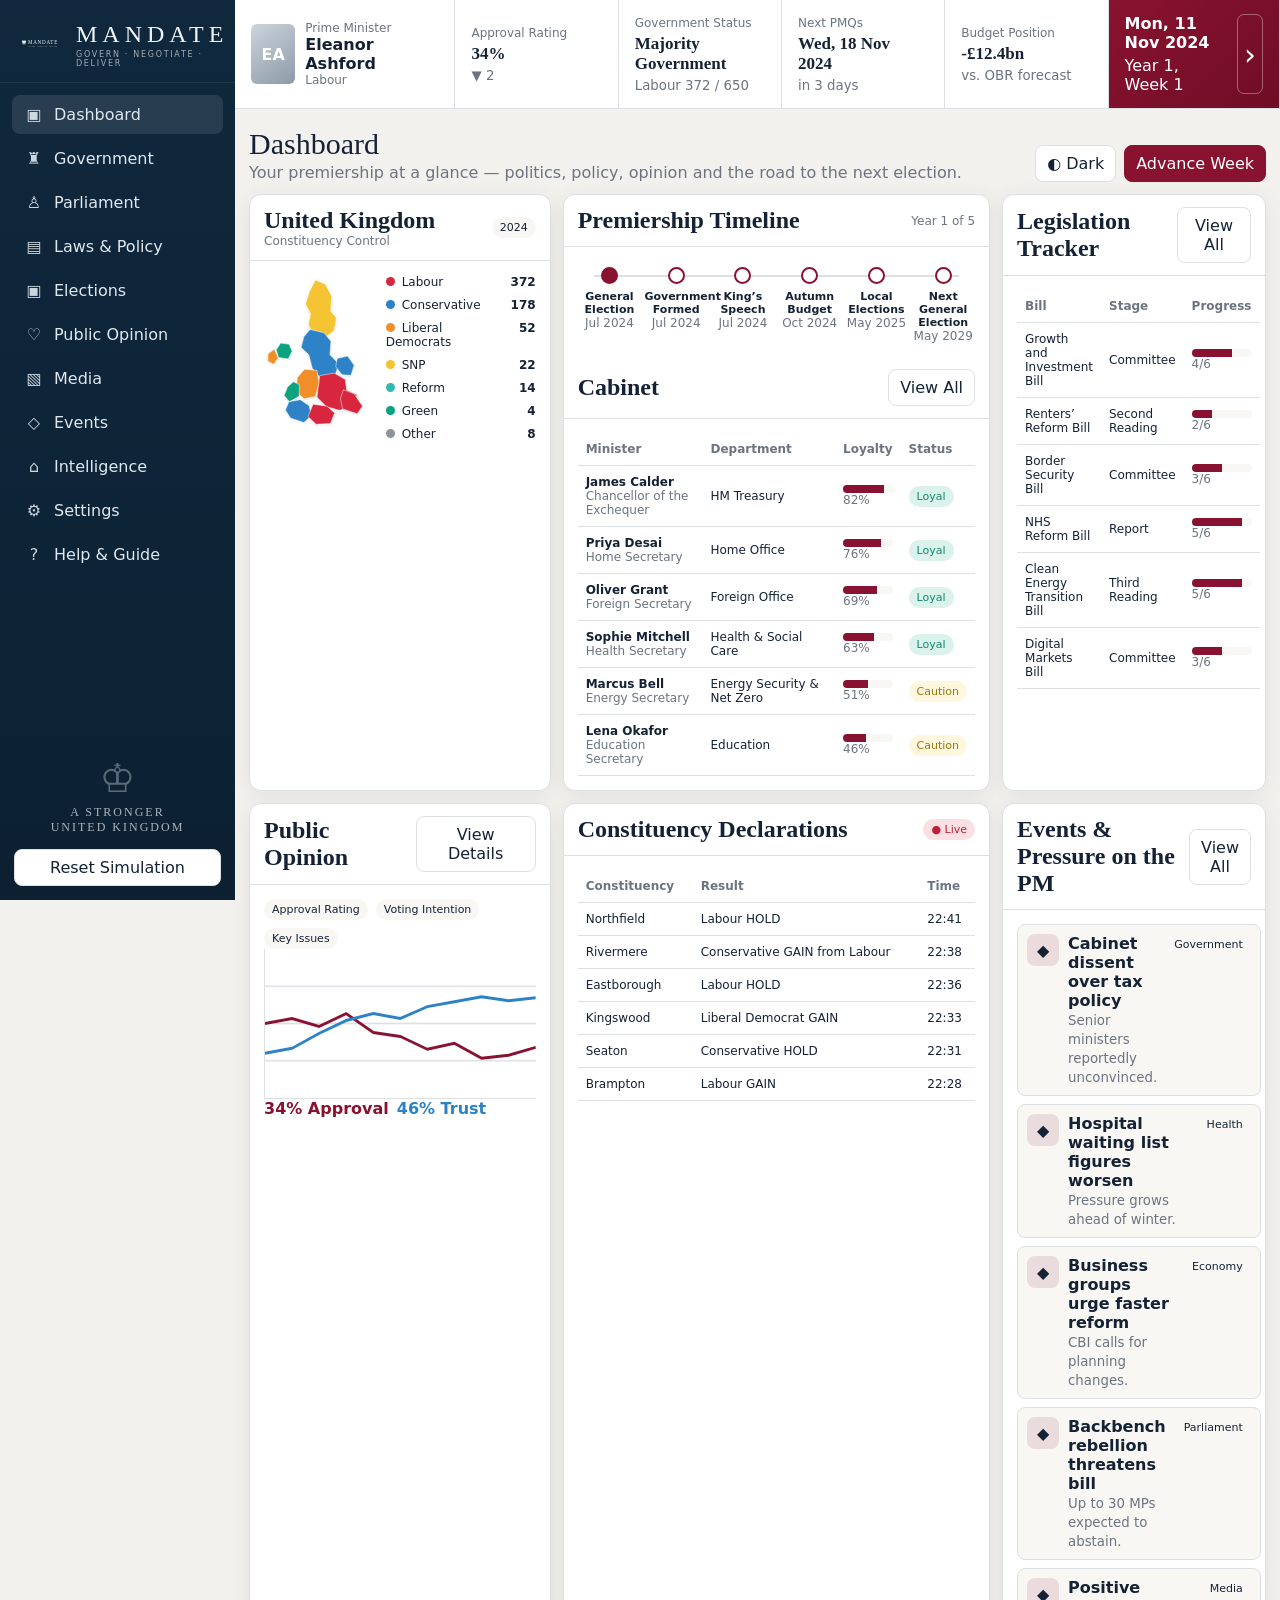
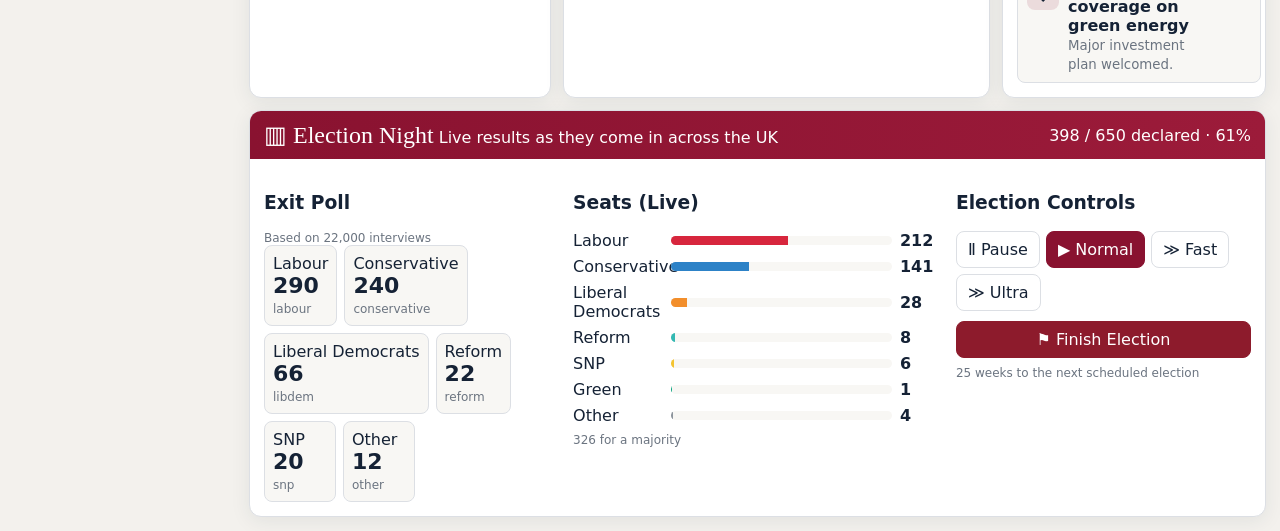
==== index.html @ 0e31bde1 "Add files via upload" ====
<!doctype html>
<html lang="en">
<head>
  <meta charset="utf-8" />
  <meta name="viewport" content="width=device-width,initial-scale=1" />
  <title>MANDATE — Government Simulator</title>
  <meta name="theme-color" content="#7e0f2d" />
  <link rel="icon" href="mandate-logo.svg" type="image/svg+xml" />
  <link rel="stylesheet" href="styles.css" />
</head>
<body>
  <div id="app" class="app-shell">
    <aside class="sidebar">
      <div class="brand-block">
        <img src="mandate-logo.svg" alt="MANDATE" class="brand-logo" />
        <div>
          <div class="brand-name">MANDATE</div>
          <div class="brand-sub">GOVERN · NEGOTIATE · DELIVER</div>
        </div>
      </div>
      <nav id="nav" class="nav-list"></nav>
      <div class="sidebar-footer">
        <div class="westminster-line">♔</div>
        <div class="footer-motto">A STRONGER<br/>UNITED KINGDOM</div>
        <button id="resetBtn" class="ghost-btn full">Reset Simulation</button>
      </div>
    </aside>

    <main class="main-area">
      <header class="topbar">
        <div class="pm-card mini">
          <div class="avatar">EA</div>
          <div><span class="eyebrow">Prime Minister</span><strong id="pmName">Eleanor Ashford</strong><span id="pmParty">Labour</span></div>
        </div>
        <div class="top-stat"><span>Approval Rating</span><strong id="topApproval">34%</strong><small id="topApprovalDelta">▼ 2</small></div>
        <div class="top-stat"><span>Government Status</span><strong id="topGovStatus">Majority Government</strong><small id="topMajority">Labour 372 / 650</small></div>
        <div class="top-stat"><span>Next PMQs</span><strong id="nextPmqs">Wed, 13 Nov 2024</strong><small>in 3 days</small></div>
        <div class="top-stat"><span>Budget Position</span><strong id="budgetPos">-£12.4bn</strong><small>vs. OBR forecast</small></div>
        <div class="date-box"><strong id="gameDate">Mon, 11 Nov 2024</strong><span id="gameWeek">Year 2, Month 7</span><button id="advanceDayBtn" title="Advance one week">›</button></div>
      </header>

      <section id="view" class="view"></section>
    </main>
  </div>

  <div id="modalRoot"></div>
  <div id="toastRoot" class="toast-root"></div>
  <script src="app.js"></script>
</body>
</html>
---- styles.css ----
:root{
  --bg:#f3f1ed;--surface:#ffffff;--surface-2:#f8f7f4;--text:#152235;--muted:#6b7480;
  --nav:#10283d;--nav-2:#0c2032;--accent:#891230;--accent-2:#b41f44;--line:#dcdfe4;
  --blue:#2d82c7;--red:#d7263d;--orange:#f28e2b;--yellow:#f4c430;--green:#0aa37f;--teal:#33b8b2;--grey:#8c949c;
  --shadow:0 4px 20px rgba(30,45,60,.08);--radius:12px;
}
body.dark{
  --bg:#0f141b;--surface:#171e27;--surface-2:#202833;--text:#eef2f6;--muted:#9ba8b5;
  --nav:#08121d;--nav-2:#0b1622;--accent:#b01f49;--accent-2:#df3b67;--line:#2b3643;
  --shadow:0 8px 28px rgba(0,0,0,.28);
}
*{box-sizing:border-box} html,body{margin:0;height:100%;font-family:Inter,ui-sans-serif,system-ui,-apple-system,Segoe UI,Roboto,Arial;color:var(--text);background:var(--bg)}
button,input,select,textarea{font:inherit}.app-shell{display:grid;grid-template-columns:235px 1fr;min-height:100vh}
.sidebar{background:linear-gradient(180deg,var(--nav),var(--nav-2));color:#eef3f7;display:flex;flex-direction:column;min-height:100vh;position:sticky;top:0;height:100vh}
.brand-block{display:flex;align-items:center;gap:10px;padding:20px 18px 14px;border-bottom:1px solid rgba(255,255,255,.06)}.brand-logo{width:48px;height:48px;object-fit:contain}.brand-name{font-family:Georgia,serif;letter-spacing:5px;font-size:24px}.brand-sub{font-size:8px;opacity:.65;letter-spacing:1.7px;margin-top:2px}
.nav-list{padding:12px;display:grid;gap:5px}.nav-btn{width:100%;background:transparent;color:#dfe8ef;border:0;border-radius:8px;padding:10px 12px;text-align:left;cursor:pointer;display:flex;align-items:center;gap:10px}.nav-btn:hover,.nav-btn.active{background:rgba(255,255,255,.10)}.nav-icon{width:20px;text-align:center;opacity:.9}.sidebar-footer{margin-top:auto;padding:14px}.westminster-line{font-size:40px;opacity:.35;text-align:center}.footer-motto{text-align:center;letter-spacing:2px;font:12px Georgia,serif;opacity:.7;margin:4px 0 14px}.full{width:100%}
.main-area{min-width:0}.topbar{display:grid;grid-template-columns:1.35fr repeat(4,1fr) 1.05fr;background:var(--surface);border-bottom:1px solid var(--line);min-height:92px;position:sticky;top:0;z-index:10}.topbar>div{padding:14px 16px;border-right:1px solid var(--line)}.pm-card.mini{display:flex;gap:10px;align-items:center}.avatar{width:48px;height:60px;border-radius:6px;background:linear-gradient(145deg,#cdd4dc,#8c9aa8);display:grid;place-items:center;color:#fff;font-weight:700}.eyebrow,.top-stat span,.pm-card span{display:block;color:var(--muted);font-size:12px}.top-stat{display:flex;flex-direction:column;justify-content:center}.top-stat strong{font-family:Georgia,serif;font-size:17px;margin:4px 0}.top-stat small{color:var(--muted)}.date-box{background:linear-gradient(135deg,var(--accent),#6f0d26);color:#fff;display:grid;grid-template-columns:1fr auto;align-content:center;gap:4px 10px}.date-box strong,.date-box span{grid-column:1}.date-box button{grid-column:2;grid-row:1/3;border:1px solid rgba(255,255,255,.35);background:transparent;color:#fff;border-radius:7px;font-size:30px;cursor:pointer}.view{padding:14px;max-width:1800px;margin:0 auto}
.grid{display:grid;gap:12px}.dashboard-grid{grid-template-columns:1.2fr 1.7fr 1.05fr}.span-2{grid-column:span 2}.span-3{grid-column:1/-1}.card{background:var(--surface);border:1px solid var(--line);border-radius:var(--radius);box-shadow:var(--shadow);overflow:hidden}.card-header{display:flex;align-items:center;justify-content:space-between;padding:12px 14px;border-bottom:1px solid var(--line)}.card-header h2,.card-header h3{margin:0;font-family:Georgia,serif}.card-body{padding:14px}.subtle{color:var(--muted);font-size:12px}.section-title{display:flex;justify-content:space-between;align-items:end;margin:4px 0 12px}.section-title h1{font:30px Georgia,serif;margin:0}.section-title p{margin:2px 0 0;color:var(--muted)}
.map-wrap{display:grid;grid-template-columns:1fr 150px;gap:10px;min-height:390px}.map-wrap img{width:100%;max-height:390px;object-fit:contain}.legend{display:grid;align-content:start;gap:9px}.legend-row{display:flex;justify-content:space-between;gap:10px;font-size:12px}.dot{width:9px;height:9px;border-radius:50%;display:inline-block;margin-right:7px}.labour{background:var(--red)}.conservative{background:var(--blue)}.libdem{background:var(--orange)}.snp{background:var(--yellow)}.reform{background:var(--teal)}.green{background:var(--green)}.other{background:var(--grey)}
.timeline{display:flex;justify-content:space-between;align-items:flex-start;position:relative;padding-top:6px}.timeline:before{content:"";position:absolute;top:14px;left:4%;right:4%;height:2px;background:var(--line)}.milestone{position:relative;text-align:center;width:16%;font-size:11px}.milestone:before{content:"";display:block;width:13px;height:13px;border-radius:50%;background:var(--surface);border:2px solid var(--accent);margin:0 auto 6px;position:relative;z-index:2}.milestone.done:before{background:var(--accent)}
.table{width:100%;border-collapse:collapse;font-size:12px}.table th,.table td{padding:9px 8px;border-bottom:1px solid var(--line);text-align:left}.table th{color:var(--muted);font-weight:600}.progress{height:8px;background:var(--surface-2);border-radius:999px;overflow:hidden}.progress>i{display:block;height:100%;background:var(--accent)}.badge{padding:4px 8px;border-radius:999px;font-size:11px;background:var(--surface-2)}.badge.good{background:rgba(10,163,127,.15);color:#0d8a6d}.badge.warn{background:rgba(244,196,48,.16);color:#9a7810}.badge.bad{background:rgba(215,38,61,.14);color:#c01f38}
.chart{height:150px;position:relative;background:linear-gradient(to bottom,transparent 24%,var(--line) 25%,transparent 26%,transparent 49%,var(--line) 50%,transparent 51%,transparent 74%,var(--line) 75%,transparent 76%);border-left:1px solid var(--line);border-bottom:1px solid var(--line)}.spark{position:absolute;left:0;right:0;top:0;bottom:0}.spark svg{width:100%;height:100%}.spark polyline{fill:none;stroke:var(--accent);stroke-width:3}.spark .blue-line{stroke:var(--blue)}
.event-list{display:grid;gap:8px}.event{display:grid;grid-template-columns:32px 1fr auto;gap:9px;align-items:start;padding:9px;border:1px solid var(--line);border-radius:8px;background:var(--surface-2)}.event-icon{width:32px;height:32px;border-radius:8px;background:rgba(137,18,48,.12);display:grid;place-items:center}.event strong{display:block}.event small{color:var(--muted)}
.election-banner{background:linear-gradient(90deg,var(--accent),#9c1b3a);color:#fff;padding:10px 14px;display:flex;justify-content:space-between;align-items:center}.election-grid{display:grid;grid-template-columns:1fr 1.25fr 1fr;gap:14px;padding:14px}.exit-cards{display:flex;gap:7px;flex-wrap:wrap}.exit-card{min-width:72px;border:1px solid var(--line);border-radius:8px;padding:8px;background:var(--surface-2)}.exit-card strong{font-size:22px;display:block}.seat-bars{display:grid;gap:7px}.seat-row{display:grid;grid-template-columns:90px 1fr 42px;gap:8px;align-items:center}.bar{height:9px;background:var(--surface-2);border-radius:999px;overflow:hidden}.bar i{display:block;height:100%}.controls{display:flex;gap:6px;flex-wrap:wrap}.btn,.ghost-btn,.danger-btn{border:1px solid var(--line);background:var(--surface);color:var(--text);padding:8px 11px;border-radius:8px;cursor:pointer}.btn.primary{background:var(--accent);border-color:var(--accent);color:#fff}.btn:hover,.ghost-btn:hover{filter:brightness(.97)}.danger-btn{background:#8d1b2c;color:#fff;border-color:#8d1b2c}.toolbar{display:flex;gap:8px;flex-wrap:wrap;align-items:center}.theme-toggle{margin-left:auto}
.kpi-grid{display:grid;grid-template-columns:repeat(4,1fr);gap:12px}.kpi{padding:16px}.kpi strong{font:28px Georgia,serif;display:block}.kpi span{color:var(--muted);font-size:12px}.two-col{display:grid;grid-template-columns:1fr 1fr;gap:12px}.three-col{display:grid;grid-template-columns:repeat(3,1fr);gap:12px}.list{display:grid;gap:8px}.list-row{display:flex;justify-content:space-between;gap:14px;padding:9px 0;border-bottom:1px solid var(--line)}
.modal-backdrop{position:fixed;inset:0;background:rgba(5,12,18,.62);z-index:99;display:grid;place-items:center;padding:20px}.modal{width:min(760px,96vw);max-height:86vh;overflow:auto;background:var(--surface);border-radius:14px;border:1px solid var(--line);box-shadow:0 22px 80px rgba(0,0,0,.35)}.modal-head{padding:14px 16px;border-bottom:1px solid var(--line);display:flex;justify-content:space-between;align-items:center}.modal-body{padding:16px}.modal-foot{padding:12px 16px;border-top:1px solid var(--line);display:flex;justify-content:flex-end;gap:8px}.close-x{border:0;background:transparent;color:var(--text);font-size:24px;cursor:pointer}
.toast-root{position:fixed;right:18px;bottom:18px;z-index:120;display:grid;gap:8px}.toast{background:var(--surface);border:1px solid var(--line);box-shadow:var(--shadow);padding:11px 13px;border-radius:9px;min-width:260px}.toast strong{display:block}.form-grid{display:grid;grid-template-columns:1fr 1fr;gap:10px}.field{display:grid;gap:5px}.field label{font-size:12px;color:var(--muted)}.field input,.field select,.field textarea{background:var(--surface-2);border:1px solid var(--line);color:var(--text);padding:9px;border-radius:8px}
@media(max-width:1150px){.app-shell{grid-template-columns:78px 1fr}.brand-block>div,.nav-btn span:last-child,.sidebar-footer .footer-motto{display:none}.brand-logo{width:44px}.nav-btn{justify-content:center}.topbar{grid-template-columns:repeat(3,1fr)}.topbar .top-stat:nth-of-type(n+4){display:none}.dashboard-grid,.two-col,.three-col{grid-template-columns:1fr}.span-2,.span-3{grid-column:auto}.election-grid{grid-template-columns:1fr}.kpi-grid{grid-template-columns:repeat(2,1fr)}}
@media(max-width:720px){.app-shell{display:block}.sidebar{position:static;height:auto;min-height:auto;flex-direction:row;overflow:auto}.brand-block{min-width:180px}.nav-list{display:flex}.nav-btn{min-width:54px}.sidebar-footer{display:none}.topbar{position:static;grid-template-columns:1fr 1fr}.topbar>div:nth-child(n+5){display:none}.map-wrap{grid-template-columns:1fr}.legend{grid-template-columns:1fr 1fr}.kpi-grid{grid-template-columns:1fr}.form-grid{grid-template-columns:1fr}}
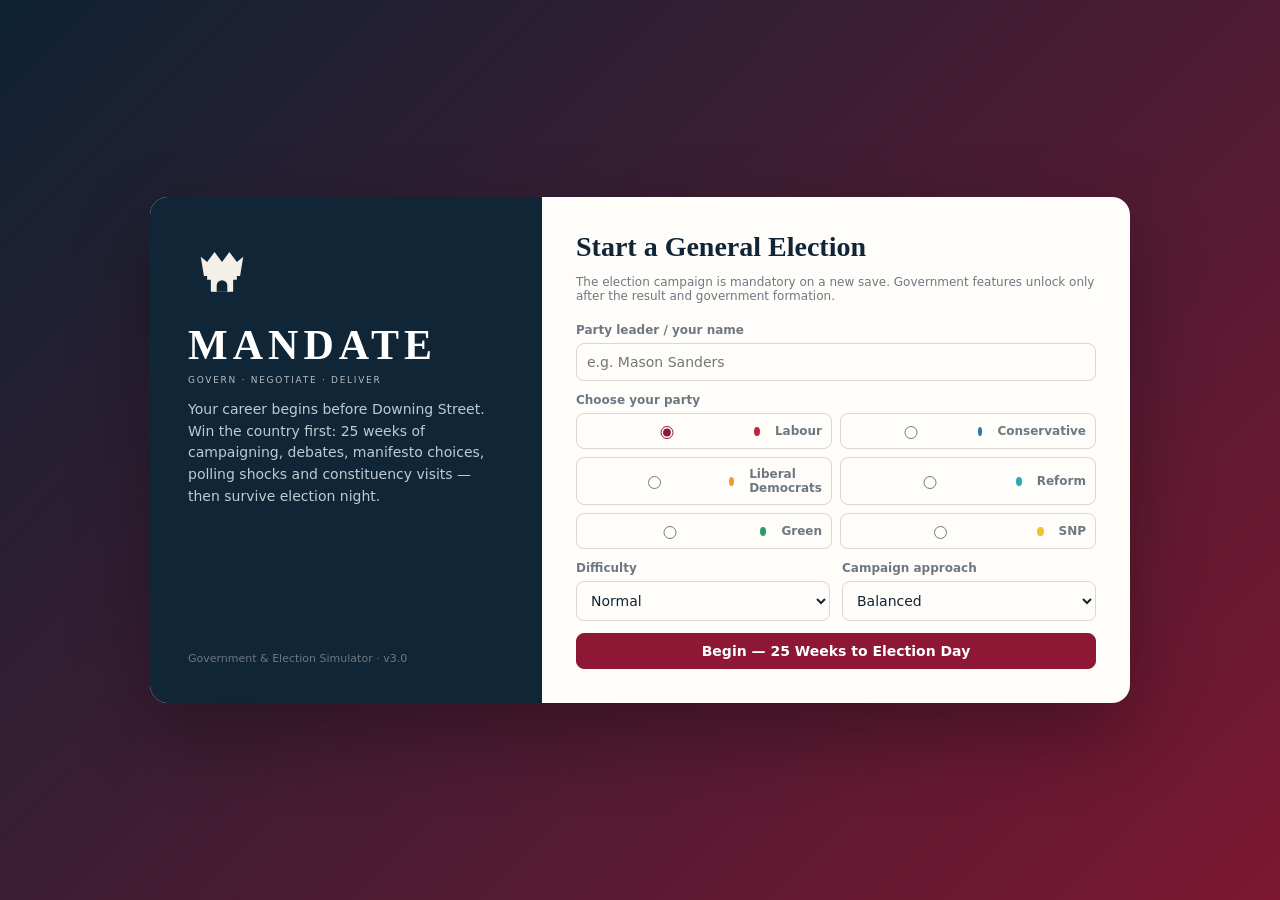
==== commit c2b1b026: "Add files via upload" ====
--- a/index.html
+++ b/index.html
@@ -3,48 +3,15 @@
 <head>
   <meta charset="utf-8" />
   <meta name="viewport" content="width=device-width,initial-scale=1" />
-  <title>MANDATE — Government Simulator</title>
-  <meta name="theme-color" content="#7e0f2d" />
+  <meta name="theme-color" content="#7f1732" />
+  <title>MANDATE — Government & Election Simulator</title>
   <link rel="icon" href="mandate-logo.svg" type="image/svg+xml" />
   <link rel="stylesheet" href="styles.css" />
 </head>
 <body>
-  <div id="app" class="app-shell">
-    <aside class="sidebar">
-      <div class="brand-block">
-        <img src="mandate-logo.svg" alt="MANDATE" class="brand-logo" />
-        <div>
-          <div class="brand-name">MANDATE</div>
-          <div class="brand-sub">GOVERN · NEGOTIATE · DELIVER</div>
-        </div>
-      </div>
-      <nav id="nav" class="nav-list"></nav>
-      <div class="sidebar-footer">
-        <div class="westminster-line">♔</div>
-        <div class="footer-motto">A STRONGER<br/>UNITED KINGDOM</div>
-        <button id="resetBtn" class="ghost-btn full">Reset Simulation</button>
-      </div>
-    </aside>
-
-    <main class="main-area">
-      <header class="topbar">
-        <div class="pm-card mini">
-          <div class="avatar">EA</div>
-          <div><span class="eyebrow">Prime Minister</span><strong id="pmName">Eleanor Ashford</strong><span id="pmParty">Labour</span></div>
-        </div>
-        <div class="top-stat"><span>Approval Rating</span><strong id="topApproval">34%</strong><small id="topApprovalDelta">▼ 2</small></div>
-        <div class="top-stat"><span>Government Status</span><strong id="topGovStatus">Majority Government</strong><small id="topMajority">Labour 372 / 650</small></div>
-        <div class="top-stat"><span>Next PMQs</span><strong id="nextPmqs">Wed, 13 Nov 2024</strong><small>in 3 days</small></div>
-        <div class="top-stat"><span>Budget Position</span><strong id="budgetPos">-£12.4bn</strong><small>vs. OBR forecast</small></div>
-        <div class="date-box"><strong id="gameDate">Mon, 11 Nov 2024</strong><span id="gameWeek">Year 2, Month 7</span><button id="advanceDayBtn" title="Advance one week">›</button></div>
-      </header>
-
-      <section id="view" class="view"></section>
-    </main>
-  </div>
-
+  <div id="app"></div>
   <div id="modalRoot"></div>
-  <div id="toastRoot" class="toast-root"></div>
+  <div id="toastRoot" class="toast-root" aria-live="polite"></div>
   <script src="app.js"></script>
 </body>
 </html>
--- a/styles.css
+++ b/styles.css
@@ -1,29 +1,8 @@
 :root{
-  --bg:#f3f1ed;--surface:#ffffff;--surface-2:#f8f7f4;--text:#152235;--muted:#6b7480;
-  --nav:#10283d;--nav-2:#0c2032;--accent:#891230;--accent-2:#b41f44;--line:#dcdfe4;
-  --blue:#2d82c7;--red:#d7263d;--orange:#f28e2b;--yellow:#f4c430;--green:#0aa37f;--teal:#33b8b2;--grey:#8c949c;
-  --shadow:0 4px 20px rgba(30,45,60,.08);--radius:12px;
+  --bg:#f2f0eb;--paper:#fffdfa;--paper-2:#f7f4ef;--ink:#102536;--muted:#6d7882;--line:#d9d7d1;--nav:#102536;--nav2:#18354a;--accent:#8d1734;--accent2:#b82b4c;--good:#18855d;--warn:#c88b19;--bad:#c13a45;--blue:#2d79bd;--shadow:0 12px 34px rgba(24,30,37,.08);--radius:14px;--serif:Georgia,'Times New Roman',serif;--sans:Inter,ui-sans-serif,system-ui,-apple-system,BlinkMacSystemFont,"Segoe UI",sans-serif;
 }
-body.dark{
-  --bg:#0f141b;--surface:#171e27;--surface-2:#202833;--text:#eef2f6;--muted:#9ba8b5;
-  --nav:#08121d;--nav-2:#0b1622;--accent:#b01f49;--accent-2:#df3b67;--line:#2b3643;
-  --shadow:0 8px 28px rgba(0,0,0,.28);
-}
-*{box-sizing:border-box} html,body{margin:0;height:100%;font-family:Inter,ui-sans-serif,system-ui,-apple-system,Segoe UI,Roboto,Arial;color:var(--text);background:var(--bg)}
-button,input,select,textarea{font:inherit}.app-shell{display:grid;grid-template-columns:235px 1fr;min-height:100vh}
-.sidebar{background:linear-gradient(180deg,var(--nav),var(--nav-2));color:#eef3f7;display:flex;flex-direction:column;min-height:100vh;position:sticky;top:0;height:100vh}
-.brand-block{display:flex;align-items:center;gap:10px;padding:20px 18px 14px;border-bottom:1px solid rgba(255,255,255,.06)}.brand-logo{width:48px;height:48px;object-fit:contain}.brand-name{font-family:Georgia,serif;letter-spacing:5px;font-size:24px}.brand-sub{font-size:8px;opacity:.65;letter-spacing:1.7px;margin-top:2px}
-.nav-list{padding:12px;display:grid;gap:5px}.nav-btn{width:100%;background:transparent;color:#dfe8ef;border:0;border-radius:8px;padding:10px 12px;text-align:left;cursor:pointer;display:flex;align-items:center;gap:10px}.nav-btn:hover,.nav-btn.active{background:rgba(255,255,255,.10)}.nav-icon{width:20px;text-align:center;opacity:.9}.sidebar-footer{margin-top:auto;padding:14px}.westminster-line{font-size:40px;opacity:.35;text-align:center}.footer-motto{text-align:center;letter-spacing:2px;font:12px Georgia,serif;opacity:.7;margin:4px 0 14px}.full{width:100%}
-.main-area{min-width:0}.topbar{display:grid;grid-template-columns:1.35fr repeat(4,1fr) 1.05fr;background:var(--surface);border-bottom:1px solid var(--line);min-height:92px;position:sticky;top:0;z-index:10}.topbar>div{padding:14px 16px;border-right:1px solid var(--line)}.pm-card.mini{display:flex;gap:10px;align-items:center}.avatar{width:48px;height:60px;border-radius:6px;background:linear-gradient(145deg,#cdd4dc,#8c9aa8);display:grid;place-items:center;color:#fff;font-weight:700}.eyebrow,.top-stat span,.pm-card span{display:block;color:var(--muted);font-size:12px}.top-stat{display:flex;flex-direction:column;justify-content:center}.top-stat strong{font-family:Georgia,serif;font-size:17px;margin:4px 0}.top-stat small{color:var(--muted)}.date-box{background:linear-gradient(135deg,var(--accent),#6f0d26);color:#fff;display:grid;grid-template-columns:1fr auto;align-content:center;gap:4px 10px}.date-box strong,.date-box span{grid-column:1}.date-box button{grid-column:2;grid-row:1/3;border:1px solid rgba(255,255,255,.35);background:transparent;color:#fff;border-radius:7px;font-size:30px;cursor:pointer}.view{padding:14px;max-width:1800px;margin:0 auto}
-.grid{display:grid;gap:12px}.dashboard-grid{grid-template-columns:1.2fr 1.7fr 1.05fr}.span-2{grid-column:span 2}.span-3{grid-column:1/-1}.card{background:var(--surface);border:1px solid var(--line);border-radius:var(--radius);box-shadow:var(--shadow);overflow:hidden}.card-header{display:flex;align-items:center;justify-content:space-between;padding:12px 14px;border-bottom:1px solid var(--line)}.card-header h2,.card-header h3{margin:0;font-family:Georgia,serif}.card-body{padding:14px}.subtle{color:var(--muted);font-size:12px}.section-title{display:flex;justify-content:space-between;align-items:end;margin:4px 0 12px}.section-title h1{font:30px Georgia,serif;margin:0}.section-title p{margin:2px 0 0;color:var(--muted)}
-.map-wrap{display:grid;grid-template-columns:1fr 150px;gap:10px;min-height:390px}.map-wrap img{width:100%;max-height:390px;object-fit:contain}.legend{display:grid;align-content:start;gap:9px}.legend-row{display:flex;justify-content:space-between;gap:10px;font-size:12px}.dot{width:9px;height:9px;border-radius:50%;display:inline-block;margin-right:7px}.labour{background:var(--red)}.conservative{background:var(--blue)}.libdem{background:var(--orange)}.snp{background:var(--yellow)}.reform{background:var(--teal)}.green{background:var(--green)}.other{background:var(--grey)}
-.timeline{display:flex;justify-content:space-between;align-items:flex-start;position:relative;padding-top:6px}.timeline:before{content:"";position:absolute;top:14px;left:4%;right:4%;height:2px;background:var(--line)}.milestone{position:relative;text-align:center;width:16%;font-size:11px}.milestone:before{content:"";display:block;width:13px;height:13px;border-radius:50%;background:var(--surface);border:2px solid var(--accent);margin:0 auto 6px;position:relative;z-index:2}.milestone.done:before{background:var(--accent)}
-.table{width:100%;border-collapse:collapse;font-size:12px}.table th,.table td{padding:9px 8px;border-bottom:1px solid var(--line);text-align:left}.table th{color:var(--muted);font-weight:600}.progress{height:8px;background:var(--surface-2);border-radius:999px;overflow:hidden}.progress>i{display:block;height:100%;background:var(--accent)}.badge{padding:4px 8px;border-radius:999px;font-size:11px;background:var(--surface-2)}.badge.good{background:rgba(10,163,127,.15);color:#0d8a6d}.badge.warn{background:rgba(244,196,48,.16);color:#9a7810}.badge.bad{background:rgba(215,38,61,.14);color:#c01f38}
-.chart{height:150px;position:relative;background:linear-gradient(to bottom,transparent 24%,var(--line) 25%,transparent 26%,transparent 49%,var(--line) 50%,transparent 51%,transparent 74%,var(--line) 75%,transparent 76%);border-left:1px solid var(--line);border-bottom:1px solid var(--line)}.spark{position:absolute;left:0;right:0;top:0;bottom:0}.spark svg{width:100%;height:100%}.spark polyline{fill:none;stroke:var(--accent);stroke-width:3}.spark .blue-line{stroke:var(--blue)}
-.event-list{display:grid;gap:8px}.event{display:grid;grid-template-columns:32px 1fr auto;gap:9px;align-items:start;padding:9px;border:1px solid var(--line);border-radius:8px;background:var(--surface-2)}.event-icon{width:32px;height:32px;border-radius:8px;background:rgba(137,18,48,.12);display:grid;place-items:center}.event strong{display:block}.event small{color:var(--muted)}
-.election-banner{background:linear-gradient(90deg,var(--accent),#9c1b3a);color:#fff;padding:10px 14px;display:flex;justify-content:space-between;align-items:center}.election-grid{display:grid;grid-template-columns:1fr 1.25fr 1fr;gap:14px;padding:14px}.exit-cards{display:flex;gap:7px;flex-wrap:wrap}.exit-card{min-width:72px;border:1px solid var(--line);border-radius:8px;padding:8px;background:var(--surface-2)}.exit-card strong{font-size:22px;display:block}.seat-bars{display:grid;gap:7px}.seat-row{display:grid;grid-template-columns:90px 1fr 42px;gap:8px;align-items:center}.bar{height:9px;background:var(--surface-2);border-radius:999px;overflow:hidden}.bar i{display:block;height:100%}.controls{display:flex;gap:6px;flex-wrap:wrap}.btn,.ghost-btn,.danger-btn{border:1px solid var(--line);background:var(--surface);color:var(--text);padding:8px 11px;border-radius:8px;cursor:pointer}.btn.primary{background:var(--accent);border-color:var(--accent);color:#fff}.btn:hover,.ghost-btn:hover{filter:brightness(.97)}.danger-btn{background:#8d1b2c;color:#fff;border-color:#8d1b2c}.toolbar{display:flex;gap:8px;flex-wrap:wrap;align-items:center}.theme-toggle{margin-left:auto}
-.kpi-grid{display:grid;grid-template-columns:repeat(4,1fr);gap:12px}.kpi{padding:16px}.kpi strong{font:28px Georgia,serif;display:block}.kpi span{color:var(--muted);font-size:12px}.two-col{display:grid;grid-template-columns:1fr 1fr;gap:12px}.three-col{display:grid;grid-template-columns:repeat(3,1fr);gap:12px}.list{display:grid;gap:8px}.list-row{display:flex;justify-content:space-between;gap:14px;padding:9px 0;border-bottom:1px solid var(--line)}
-.modal-backdrop{position:fixed;inset:0;background:rgba(5,12,18,.62);z-index:99;display:grid;place-items:center;padding:20px}.modal{width:min(760px,96vw);max-height:86vh;overflow:auto;background:var(--surface);border-radius:14px;border:1px solid var(--line);box-shadow:0 22px 80px rgba(0,0,0,.35)}.modal-head{padding:14px 16px;border-bottom:1px solid var(--line);display:flex;justify-content:space-between;align-items:center}.modal-body{padding:16px}.modal-foot{padding:12px 16px;border-top:1px solid var(--line);display:flex;justify-content:flex-end;gap:8px}.close-x{border:0;background:transparent;color:var(--text);font-size:24px;cursor:pointer}
-.toast-root{position:fixed;right:18px;bottom:18px;z-index:120;display:grid;gap:8px}.toast{background:var(--surface);border:1px solid var(--line);box-shadow:var(--shadow);padding:11px 13px;border-radius:9px;min-width:260px}.toast strong{display:block}.form-grid{display:grid;grid-template-columns:1fr 1fr;gap:10px}.field{display:grid;gap:5px}.field label{font-size:12px;color:var(--muted)}.field input,.field select,.field textarea{background:var(--surface-2);border:1px solid var(--line);color:var(--text);padding:9px;border-radius:8px}
-@media(max-width:1150px){.app-shell{grid-template-columns:78px 1fr}.brand-block>div,.nav-btn span:last-child,.sidebar-footer .footer-motto{display:none}.brand-logo{width:44px}.nav-btn{justify-content:center}.topbar{grid-template-columns:repeat(3,1fr)}.topbar .top-stat:nth-of-type(n+4){display:none}.dashboard-grid,.two-col,.three-col{grid-template-columns:1fr}.span-2,.span-3{grid-column:auto}.election-grid{grid-template-columns:1fr}.kpi-grid{grid-template-columns:repeat(2,1fr)}}
-@media(max-width:720px){.app-shell{display:block}.sidebar{position:static;height:auto;min-height:auto;flex-direction:row;overflow:auto}.brand-block{min-width:180px}.nav-list{display:flex}.nav-btn{min-width:54px}.sidebar-footer{display:none}.topbar{position:static;grid-template-columns:1fr 1fr}.topbar>div:nth-child(n+5){display:none}.map-wrap{grid-template-columns:1fr}.legend{grid-template-columns:1fr 1fr}.kpi-grid{grid-template-columns:1fr}.form-grid{grid-template-columns:1fr}}
+*{box-sizing:border-box}html{scroll-behavior:smooth}body{margin:0;font-family:var(--sans);background:var(--bg);color:var(--ink);font-size:14px}button,input,select,textarea{font:inherit}button{cursor:pointer}.hidden{display:none!important}
+body.dark{--bg:#0c151d;--paper:#12202b;--paper-2:#172834;--ink:#eef3f5;--muted:#9eabb5;--line:#2b3e4b;--nav:#08131b;--nav2:#102838;--accent:#d15070;--accent2:#ee6d8d;--shadow:0 12px 34px rgba(0,0,0,.3)}
+.app-shell{min-height:100vh;display:grid;grid-template-columns:250px minmax(0,1fr)}.sidebar{background:linear-gradient(180deg,var(--nav),#0b1e2b);color:#edf3f7;padding:22px 14px;display:flex;flex-direction:column;gap:18px;position:sticky;top:0;height:100vh;z-index:20}.brand{display:flex;gap:12px;align-items:center;padding:2px 8px 14px;border-bottom:1px solid rgba(255,255,255,.12)}.brand img{width:44px;height:44px}.brand-title{font-family:var(--serif);font-size:25px;letter-spacing:.18em}.brand-sub{font-size:9px;letter-spacing:.19em;opacity:.7;margin-top:2px}.nav-list{display:flex;flex-direction:column;gap:5px}.nav-btn{border:0;background:transparent;color:#cdd7de;text-align:left;border-radius:9px;padding:10px 12px;display:flex;align-items:center;gap:11px;transition:.16s}.nav-btn:hover{background:rgba(255,255,255,.06);color:white}.nav-btn.active{background:rgba(255,255,255,.11);color:white}.nav-btn.locked{opacity:.38}.nav-icon{width:24px;text-align:center}.side-meta{margin-top:auto;border-top:1px solid rgba(255,255,255,.12);padding:14px 8px 0;display:grid;gap:10px}.side-meta .mini{font-size:11px;opacity:.72}.main{min-width:0}.topbar{background:var(--paper);border-bottom:1px solid var(--line);display:grid;grid-template-columns:minmax(235px,1.5fr) repeat(4,minmax(130px,1fr)) minmax(180px,1fr);position:sticky;top:0;z-index:12}.top-cell{padding:12px 16px;border-right:1px solid var(--line);min-width:0}.top-cell span,.top-cell small{display:block;color:var(--muted);font-size:11px}.top-cell strong{display:block;font-family:var(--serif);font-size:18px;margin-top:3px;white-space:nowrap;overflow:hidden;text-overflow:ellipsis}.pm-top{display:flex;gap:12px;align-items:center}.avatar{width:48px;height:48px;border-radius:6px;background:linear-gradient(135deg,var(--accent),#d890a2);display:grid;place-items:center;color:#fff;font-weight:800;font-family:var(--serif);font-size:20px}.date-cell{background:var(--accent);color:#fff}.date-cell span,.date-cell small{color:#f6dce4}.date-row{display:flex;justify-content:space-between;align-items:center}.advance-btn{border:1px solid rgba(255,255,255,.45);background:transparent;color:white;border-radius:7px;width:34px;height:34px;font-size:22px}.view{padding:18px;max-width:1800px;margin:0 auto}.section-title{display:flex;justify-content:space-between;gap:16px;align-items:flex-start;margin-bottom:14px}.section-title h1{font-family:var(--serif);font-size:28px;margin:0}.section-title p{margin:3px 0 0;color:var(--muted)}.toolbar{display:flex;gap:8px;flex-wrap:wrap}.btn,.ghost-btn,.danger-btn{border-radius:8px;padding:9px 12px;border:1px solid var(--line);background:var(--paper);color:var(--ink);font-weight:650}.btn.primary{background:var(--accent);color:white;border-color:var(--accent)}.danger-btn{color:#fff;background:var(--bad);border-color:var(--bad)}.ghost-btn{background:transparent}.btn:disabled,.ghost-btn:disabled{opacity:.45;cursor:not-allowed}.full{width:100%}.card{background:var(--paper);border:1px solid var(--line);border-radius:var(--radius);box-shadow:var(--shadow);min-width:0}.card-header{padding:12px 14px;border-bottom:1px solid var(--line);display:flex;align-items:center;justify-content:space-between;gap:10px}.card-header h2{font-family:var(--serif);margin:0;font-size:18px}.card-body{padding:14px}.grid-main{display:grid;grid-template-columns:1.05fr 1.55fr 1.05fr;gap:12px}.two-col{display:grid;grid-template-columns:1fr 1fr;gap:12px}.three-col{display:grid;grid-template-columns:repeat(3,1fr);gap:12px}.four-col{display:grid;grid-template-columns:repeat(4,1fr);gap:12px}.kpi{padding:14px}.kpi span{display:block;color:var(--muted);font-size:12px}.kpi strong{display:block;font-family:var(--serif);font-size:28px;margin-top:5px}.kpi small{color:var(--muted)}.status-good{color:var(--good)!important}.status-bad{color:var(--bad)!important}.status-warn{color:var(--warn)!important}.badge{display:inline-flex;align-items:center;gap:5px;border-radius:999px;padding:4px 8px;font-size:11px;background:var(--paper-2);border:1px solid var(--line)}.badge.good{background:rgba(24,133,93,.11);color:var(--good);border-color:rgba(24,133,93,.2)}.badge.bad{background:rgba(193,58,69,.11);color:var(--bad);border-color:rgba(193,58,69,.2)}.badge.warn{background:rgba(200,139,25,.12);color:var(--warn);border-color:rgba(200,139,25,.25)}.progress{height:8px;background:var(--paper-2);border-radius:999px;overflow:hidden}.progress>i{display:block;height:100%;background:var(--accent)}.metric-row,.list-row{display:flex;align-items:center;justify-content:space-between;gap:12px;padding:9px 0;border-bottom:1px solid var(--line)}.metric-row:last-child,.list-row:last-child{border-bottom:0}.subtle{color:var(--muted);font-size:12px}.tiny{font-size:11px;color:var(--muted)}.table-wrap{overflow:auto}.data-table{width:100%;border-collapse:collapse}.data-table th{font-size:11px;color:var(--muted);text-align:left;padding:8px;border-bottom:1px solid var(--line);white-space:nowrap}.data-table td{padding:9px 8px;border-bottom:1px solid var(--line);vertical-align:middle}.data-table tr:last-child td{border-bottom:0}.party-dot{width:9px;height:9px;border-radius:50%;display:inline-block;margin-right:7px}.bars{display:grid;gap:8px}.bar-line{display:grid;grid-template-columns:130px 1fr 50px;gap:9px;align-items:center}.bar-track{height:10px;background:var(--paper-2);border-radius:999px;overflow:hidden}.bar-fill{height:100%;border-radius:999px}.map-shell{position:relative;min-height:460px;background:radial-gradient(circle at 50% 38%,rgba(75,102,118,.07),transparent 55%);overflow:hidden}.map-svg{width:100%;height:420px;display:block}.map-region{stroke:var(--paper);stroke-width:3;cursor:pointer;transition:.15s}.map-region:hover,.map-region.selected{stroke:var(--accent);stroke-width:6;filter:brightness(1.05)}.map-toolbar{display:flex;gap:6px;flex-wrap:wrap;padding:0 14px 12px}.seg-btn{border:1px solid var(--line);background:var(--paper);color:var(--ink);padding:7px 9px;border-radius:7px;font-size:12px}.seg-btn.active{background:var(--nav);color:#fff;border-color:var(--nav)}.map-legend{display:flex;gap:9px;flex-wrap:wrap;padding:0 14px 14px}.legend-item{font-size:11px;color:var(--muted);display:flex;align-items:center;gap:4px}.region-pop{position:absolute;right:14px;bottom:14px;background:var(--paper);border:1px solid var(--line);border-radius:10px;padding:10px;max-width:220px;box-shadow:var(--shadow)}.timeline{display:flex;align-items:flex-start;gap:0;overflow-x:auto;padding:12px 0}.tl-item{min-width:125px;text-align:center;position:relative}.tl-item:before{content:"";position:absolute;left:0;right:0;top:10px;height:2px;background:var(--line)}.tl-item:first-child:before{left:50%}.tl-item:last-child:before{right:50%}.tl-dot{width:14px;height:14px;border-radius:50%;background:var(--paper);border:2px solid var(--line);margin:4px auto 9px;position:relative;z-index:2}.tl-item.done .tl-dot,.tl-item.current .tl-dot{background:var(--accent);border-color:var(--accent)}.tl-label{font-family:var(--serif);font-weight:700;font-size:12px}.event-list{display:grid;gap:8px}.event{border:1px solid var(--line);border-left:4px solid var(--accent);border-radius:9px;padding:10px;background:var(--paper-2)}.event-head{display:flex;justify-content:space-between;gap:10px}.event h3{font-size:13px;margin:0}.event p{font-size:12px;color:var(--muted);margin:4px 0 0}.form-grid{display:grid;grid-template-columns:1fr 1fr;gap:12px}.field{display:grid;gap:6px}.field label{font-size:12px;font-weight:700;color:var(--muted)}.field input,.field select,.field textarea{width:100%;border:1px solid var(--line);background:var(--paper);color:var(--ink);border-radius:8px;padding:10px}.field textarea{min-height:95px;resize:vertical}.span-2{grid-column:1/-1}.decision-grid{display:grid;grid-template-columns:repeat(2,minmax(0,1fr));gap:10px}.decision{border:1px solid var(--line);background:var(--paper-2);border-radius:10px;padding:12px;text-align:left;color:var(--ink)}.decision:hover{border-color:var(--accent)}.decision strong{display:block;margin-bottom:4px}.campaign-hero{background:linear-gradient(135deg,#132d42,#78182f);color:white;border-radius:16px;padding:20px;box-shadow:var(--shadow);display:grid;grid-template-columns:1.2fr .8fr;gap:18px}.campaign-hero h1{font-family:var(--serif);font-size:42px;margin:0 0 4px}.campaign-hero .count{font-size:62px;font-family:var(--serif);line-height:1}.campaign-hero .count small{font-size:18px;font-family:var(--sans)}.campaign-progress{height:10px;background:rgba(255,255,255,.2);border-radius:999px;overflow:hidden;margin-top:12px}.campaign-progress i{display:block;height:100%;background:white}.locked-overlay{padding:50px 20px;text-align:center}.locked-overlay h2{font-family:var(--serif);font-size:26px}.setup-wrap{min-height:100vh;background:linear-gradient(135deg,#0e2232,#7c1732);display:grid;place-items:center;padding:24px}.setup-card{width:min(980px,100%);background:var(--paper);border-radius:18px;box-shadow:0 30px 80px rgba(0,0,0,.3);overflow:hidden;display:grid;grid-template-columns:.8fr 1.2fr}.setup-brand{background:#102536;color:#fff;padding:38px;display:flex;flex-direction:column;justify-content:space-between}.setup-brand img{width:68px}.setup-brand h1{font-family:var(--serif);font-size:42px;letter-spacing:.12em;margin:15px 0 6px}.setup-brand p{color:#bfcbd2;line-height:1.55}.setup-form{padding:34px}.setup-form h2{font-family:var(--serif);font-size:28px;margin:0 0 6px}.party-choice{display:grid;grid-template-columns:repeat(2,1fr);gap:8px}.party-choice label{display:flex;align-items:center;gap:8px;border:1px solid var(--line);padding:9px;border-radius:8px}.party-choice input{accent-color:var(--accent)}.election-stage{background:#0f1d28;color:#f4f8fb;min-height:100vh}.election-top{display:flex;justify-content:space-between;align-items:center;padding:18px 24px;border-bottom:1px solid #2d4251;position:sticky;top:0;background:#0f1d28;z-index:3}.election-brand{font-family:var(--serif);letter-spacing:.15em;font-size:24px}.exit-wrap{padding:26px;max-width:1500px;margin:0 auto}.exit-hero{text-align:center;padding:30px 10px}.exit-hero h1{font-family:var(--serif);font-size:58px;letter-spacing:.04em;margin:0}.exit-hero p{color:#a9bac7}.exit-grid{display:grid;grid-template-columns:repeat(7,minmax(0,1fr));gap:8px;margin:20px 0}.exit-party{border-radius:10px;padding:14px;color:#fff;min-height:105px;display:flex;flex-direction:column;justify-content:space-between}.exit-party strong{font-family:var(--serif);font-size:34px}.night-grid{display:grid;grid-template-columns:1.1fr 1fr .8fr;gap:12px}.night-panel{background:#142634;border:1px solid #2d4251;border-radius:12px;overflow:hidden}.night-panel .card-header{border-color:#2d4251}.declaration{padding:11px 14px;border-bottom:1px solid #263b49}.declaration:last-child{border-bottom:0}.declaration h3{margin:0;font-size:14px}.vote-list{display:grid;gap:3px;margin-top:7px}.vote-row{display:flex;justify-content:space-between;font-size:12px;color:#b9c7d0}.winner-line{font-family:var(--serif);font-size:18px;margin-top:6px}.night-controls{display:flex;gap:6px;flex-wrap:wrap}.night-controls button{background:#1d3444;color:#fff;border:1px solid #385366;padding:8px 9px;border-radius:7px}.night-controls button.active{background:#8d1734;border-color:#c75c77}.majority-line{height:2px;background:#6d7f8b;position:relative;margin:12px 0}.majority-line:after{content:'326 majority';position:absolute;left:50%;top:-18px;transform:translateX(-50%);font-size:10px;color:#9caebb}.govform-wrap{min-height:100vh;background:var(--bg);padding:32px}.govform{max-width:1050px;margin:0 auto}.coalition-grid{display:grid;grid-template-columns:repeat(3,1fr);gap:12px}.coalition-card{padding:14px;border:1px solid var(--line);border-radius:10px;background:var(--paper)}.archive-card{display:grid;grid-template-columns:170px 1fr;gap:14px}.mini-uk{height:190px;background:var(--paper-2);border-radius:10px;display:grid;place-items:center}.mini-uk svg{width:120px;height:170px}.pill-tabs{display:flex;gap:6px;flex-wrap:wrap}.pill-tabs button{border:1px solid var(--line);background:var(--paper);color:var(--ink);border-radius:999px;padding:7px 10px}.pill-tabs button.active{background:var(--accent);color:#fff;border-color:var(--accent)}.spark{width:100%;height:72px}.chart-svg{width:100%;height:220px}.modal-backdrop{position:fixed;inset:0;background:rgba(5,13,19,.6);display:grid;place-items:center;z-index:100;padding:20px}.modal{width:min(720px,100%);max-height:88vh;overflow:auto;background:var(--paper);border:1px solid var(--line);border-radius:14px;box-shadow:0 25px 80px rgba(0,0,0,.35)}.modal-head,.modal-foot{padding:13px 15px;display:flex;align-items:center;justify-content:space-between;gap:8px;border-bottom:1px solid var(--line)}.modal-foot{border-top:1px solid var(--line);border-bottom:0;justify-content:flex-end}.modal-head h2{font-family:var(--serif);margin:0}.modal-body{padding:15px}.close-x{border:0;background:transparent;color:var(--ink);font-size:26px}.toast-root{position:fixed;right:18px;bottom:18px;display:grid;gap:8px;z-index:130}.toast{background:var(--nav);color:white;border-radius:10px;padding:11px 13px;box-shadow:var(--shadow);min-width:240px}.toast strong,.toast span{display:block}.toast .subtle{color:#d2dde4;margin-top:2px}.news-ticker{display:flex;gap:20px;overflow:hidden;white-space:nowrap;background:var(--nav);color:#d8e1e6;padding:8px 12px;border-radius:8px;font-size:12px}.news-ticker strong{color:white}.pressure-banner{background:linear-gradient(90deg,var(--bad),#6b1029);color:#fff;padding:12px 14px;border-radius:10px;margin-bottom:12px}.pressure-banner strong{font-family:var(--serif);font-size:18px}.calendar-grid{display:grid;grid-template-columns:repeat(7,1fr);gap:5px}.cal-day{border:1px solid var(--line);border-radius:8px;padding:8px;min-height:75px;background:var(--paper-2)}.cal-day strong{display:block;font-size:11px}.cal-day span{display:block;font-size:10px;color:var(--muted);margin-top:5px}.leaderboard{display:grid;gap:8px}.leader-row{display:grid;grid-template-columns:120px 1fr 45px;gap:8px;align-items:center}.result-big{font-family:var(--serif);font-size:40px}.muted-box{border:1px dashed var(--line);border-radius:10px;padding:12px;color:var(--muted);background:var(--paper-2)}
+@media(max-width:1200px){.app-shell{grid-template-columns:210px 1fr}.topbar{grid-template-columns:1.3fr repeat(2,1fr) 1fr}.top-cell:nth-child(4),.top-cell:nth-child(5){display:none}.grid-main{grid-template-columns:1fr 1fr}.grid-main>.card:nth-child(3){grid-column:1/-1}.four-col{grid-template-columns:repeat(2,1fr)}.night-grid{grid-template-columns:1fr 1fr}.night-grid>.night-panel:last-child{grid-column:1/-1}}
+@media(max-width:800px){.app-shell{display:block}.sidebar{height:auto;position:relative;padding:12px}.brand{border:0}.nav-list{flex-direction:row;overflow:auto}.nav-btn{white-space:nowrap}.side-meta{display:none}.topbar{position:relative;grid-template-columns:1fr 1fr}.top-cell{display:none}.top-cell:first-child,.date-cell{display:block}.view{padding:12px}.grid-main,.two-col,.three-col,.four-col,.campaign-hero,.setup-card,.night-grid,.coalition-grid,.archive-card{grid-template-columns:1fr}.form-grid,.decision-grid{grid-template-columns:1fr}.span-2{grid-column:auto}.exit-grid{grid-template-columns:repeat(2,1fr)}.campaign-hero h1{font-size:32px}.campaign-hero .count{font-size:46px}.map-shell{min-height:400px}.section-title{flex-direction:column}.setup-wrap{padding:0}.setup-card{border-radius:0;min-height:100vh}.setup-brand{padding:24px}.setup-form{padding:24px}.bar-line{grid-template-columns:105px 1fr 42px}}
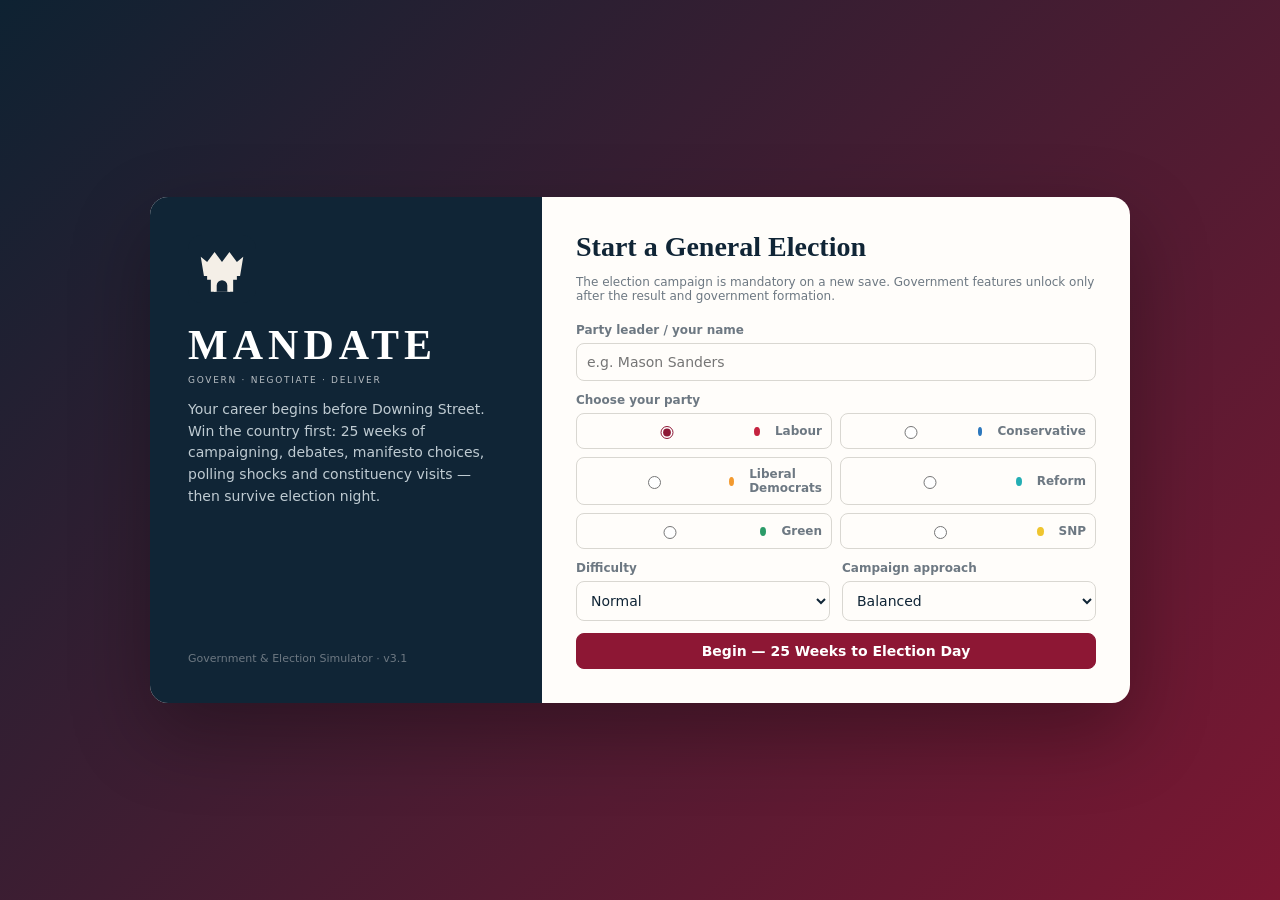
==== commit 9fe9e011: "Add files via upload" ====
--- a/index.html
+++ b/index.html
@@ -6,12 +6,12 @@
   <meta name="theme-color" content="#7f1732" />
   <title>MANDATE — Government & Election Simulator</title>
   <link rel="icon" href="mandate-logo.svg" type="image/svg+xml" />
-  <link rel="stylesheet" href="styles.css" />
+  <link rel="stylesheet" href="styles.css?v=3.1" />
 </head>
 <body>
   <div id="app"></div>
   <div id="modalRoot"></div>
   <div id="toastRoot" class="toast-root" aria-live="polite"></div>
-  <script src="app.js"></script>
+  <script src="app.js?v=3.1"></script>
 </body>
 </html>
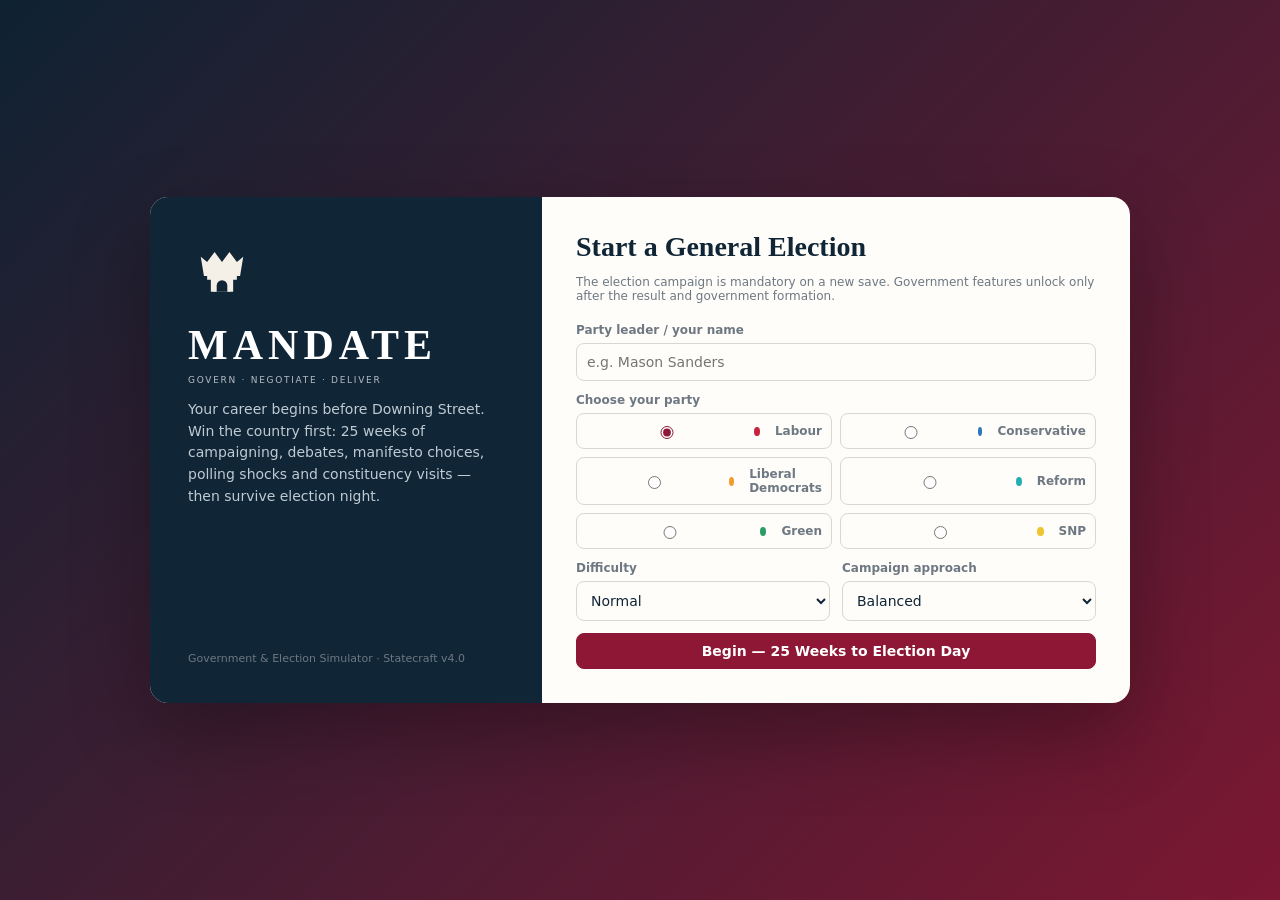
==== commit 2db63ee3: "Add files via upload" ====
--- a/index.html
+++ b/index.html
@@ -4,14 +4,14 @@
   <meta charset="utf-8" />
   <meta name="viewport" content="width=device-width,initial-scale=1" />
   <meta name="theme-color" content="#7f1732" />
-  <title>MANDATE — Government & Election Simulator</title>
+  <title>MANDATE 4 — Statecraft</title>
   <link rel="icon" href="mandate-logo.svg" type="image/svg+xml" />
-  <link rel="stylesheet" href="styles.css?v=3.1" />
+  <link rel="stylesheet" href="styles.css?v=4.0" />
 </head>
 <body>
   <div id="app"></div>
   <div id="modalRoot"></div>
   <div id="toastRoot" class="toast-root" aria-live="polite"></div>
-  <script src="app.js?v=3.1"></script>
+  <script src="app.js?v=4.0"></script>
 </body>
 </html>
--- a/styles.css
+++ b/styles.css
@@ -3,6 +3,11 @@
 }
 *{box-sizing:border-box}html{scroll-behavior:smooth}body{margin:0;font-family:var(--sans);background:var(--bg);color:var(--ink);font-size:14px}button,input,select,textarea{font:inherit}button{cursor:pointer}.hidden{display:none!important}
 body.dark{--bg:#0c151d;--paper:#12202b;--paper-2:#172834;--ink:#eef3f5;--muted:#9eabb5;--line:#2b3e4b;--nav:#08131b;--nav2:#102838;--accent:#d15070;--accent2:#ee6d8d;--shadow:0 12px 34px rgba(0,0,0,.3)}
-.app-shell{min-height:100vh;display:grid;grid-template-columns:250px minmax(0,1fr)}.sidebar{background:linear-gradient(180deg,var(--nav),#0b1e2b);color:#edf3f7;padding:22px 14px;display:flex;flex-direction:column;gap:18px;position:sticky;top:0;height:100vh;z-index:20}.brand{display:flex;gap:12px;align-items:center;padding:2px 8px 14px;border-bottom:1px solid rgba(255,255,255,.12)}.brand img{width:44px;height:44px}.brand-title{font-family:var(--serif);font-size:25px;letter-spacing:.18em}.brand-sub{font-size:9px;letter-spacing:.19em;opacity:.7;margin-top:2px}.nav-list{display:flex;flex-direction:column;gap:5px}.nav-btn{border:0;background:transparent;color:#cdd7de;text-align:left;border-radius:9px;padding:10px 12px;display:flex;align-items:center;gap:11px;transition:.16s}.nav-btn:hover{background:rgba(255,255,255,.06);color:white}.nav-btn.active{background:rgba(255,255,255,.11);color:white}.nav-btn.locked{opacity:.38}.nav-icon{width:24px;text-align:center}.side-meta{margin-top:auto;border-top:1px solid rgba(255,255,255,.12);padding:14px 8px 0;display:grid;gap:10px}.side-meta .mini{font-size:11px;opacity:.72}.main{min-width:0}.topbar{background:var(--paper);border-bottom:1px solid var(--line);display:grid;grid-template-columns:minmax(235px,1.5fr) repeat(4,minmax(130px,1fr)) minmax(180px,1fr);position:sticky;top:0;z-index:12}.top-cell{padding:12px 16px;border-right:1px solid var(--line);min-width:0}.top-cell span,.top-cell small{display:block;color:var(--muted);font-size:11px}.top-cell strong{display:block;font-family:var(--serif);font-size:18px;margin-top:3px;white-space:nowrap;overflow:hidden;text-overflow:ellipsis}.pm-top{display:flex;gap:12px;align-items:center}.avatar{width:48px;height:48px;border-radius:6px;background:linear-gradient(135deg,var(--accent),#d890a2);display:grid;place-items:center;color:#fff;font-weight:800;font-family:var(--serif);font-size:20px}.date-cell{background:var(--accent);color:#fff}.date-cell span,.date-cell small{color:#f6dce4}.date-row{display:flex;justify-content:space-between;align-items:center}.advance-btn{border:1px solid rgba(255,255,255,.45);background:transparent;color:white;border-radius:7px;width:34px;height:34px;font-size:22px}.view{padding:18px;max-width:1800px;margin:0 auto}.section-title{display:flex;justify-content:space-between;gap:16px;align-items:flex-start;margin-bottom:14px}.section-title h1{font-family:var(--serif);font-size:28px;margin:0}.section-title p{margin:3px 0 0;color:var(--muted)}.toolbar{display:flex;gap:8px;flex-wrap:wrap}.btn,.ghost-btn,.danger-btn{border-radius:8px;padding:9px 12px;border:1px solid var(--line);background:var(--paper);color:var(--ink);font-weight:650}.btn.primary{background:var(--accent);color:white;border-color:var(--accent)}.danger-btn{color:#fff;background:var(--bad);border-color:var(--bad)}.ghost-btn{background:transparent}.btn:disabled,.ghost-btn:disabled{opacity:.45;cursor:not-allowed}.full{width:100%}.card{background:var(--paper);border:1px solid var(--line);border-radius:var(--radius);box-shadow:var(--shadow);min-width:0}.card-header{padding:12px 14px;border-bottom:1px solid var(--line);display:flex;align-items:center;justify-content:space-between;gap:10px}.card-header h2{font-family:var(--serif);margin:0;font-size:18px}.card-body{padding:14px}.grid-main{display:grid;grid-template-columns:1.05fr 1.55fr 1.05fr;gap:12px}.two-col{display:grid;grid-template-columns:1fr 1fr;gap:12px}.three-col{display:grid;grid-template-columns:repeat(3,1fr);gap:12px}.four-col{display:grid;grid-template-columns:repeat(4,1fr);gap:12px}.kpi{padding:14px}.kpi span{display:block;color:var(--muted);font-size:12px}.kpi strong{display:block;font-family:var(--serif);font-size:28px;margin-top:5px}.kpi small{color:var(--muted)}.status-good{color:var(--good)!important}.status-bad{color:var(--bad)!important}.status-warn{color:var(--warn)!important}.badge{display:inline-flex;align-items:center;gap:5px;border-radius:999px;padding:4px 8px;font-size:11px;background:var(--paper-2);border:1px solid var(--line)}.badge.good{background:rgba(24,133,93,.11);color:var(--good);border-color:rgba(24,133,93,.2)}.badge.bad{background:rgba(193,58,69,.11);color:var(--bad);border-color:rgba(193,58,69,.2)}.badge.warn{background:rgba(200,139,25,.12);color:var(--warn);border-color:rgba(200,139,25,.25)}.progress{height:8px;background:var(--paper-2);border-radius:999px;overflow:hidden}.progress>i{display:block;height:100%;background:var(--accent)}.metric-row,.list-row{display:flex;align-items:center;justify-content:space-between;gap:12px;padding:9px 0;border-bottom:1px solid var(--line)}.metric-row:last-child,.list-row:last-child{border-bottom:0}.subtle{color:var(--muted);font-size:12px}.tiny{font-size:11px;color:var(--muted)}.table-wrap{overflow:auto}.data-table{width:100%;border-collapse:collapse}.data-table th{font-size:11px;color:var(--muted);text-align:left;padding:8px;border-bottom:1px solid var(--line);white-space:nowrap}.data-table td{padding:9px 8px;border-bottom:1px solid var(--line);vertical-align:middle}.data-table tr:last-child td{border-bottom:0}.party-dot{width:9px;height:9px;border-radius:50%;display:inline-block;margin-right:7px}.bars{display:grid;gap:8px}.bar-line{display:grid;grid-template-columns:130px 1fr 50px;gap:9px;align-items:center}.bar-track{height:10px;background:var(--paper-2);border-radius:999px;overflow:hidden}.bar-fill{height:100%;border-radius:999px}.map-shell{position:relative;min-height:460px;background:radial-gradient(circle at 50% 38%,rgba(75,102,118,.07),transparent 55%);overflow:hidden}.map-svg{width:100%;height:420px;display:block}.map-region{stroke:var(--paper);stroke-width:3;cursor:pointer;transition:.15s}.map-region:hover,.map-region.selected{stroke:var(--accent);stroke-width:6;filter:brightness(1.05)}.map-toolbar{display:flex;gap:6px;flex-wrap:wrap;padding:0 14px 12px}.seg-btn{border:1px solid var(--line);background:var(--paper);color:var(--ink);padding:7px 9px;border-radius:7px;font-size:12px}.seg-btn.active{background:var(--nav);color:#fff;border-color:var(--nav)}.map-legend{display:flex;gap:9px;flex-wrap:wrap;padding:0 14px 14px}.legend-item{font-size:11px;color:var(--muted);display:flex;align-items:center;gap:4px}.region-pop{position:absolute;right:14px;bottom:14px;background:var(--paper);border:1px solid var(--line);border-radius:10px;padding:10px;max-width:220px;box-shadow:var(--shadow)}.timeline{display:flex;align-items:flex-start;gap:0;overflow-x:auto;padding:12px 0}.tl-item{min-width:125px;text-align:center;position:relative}.tl-item:before{content:"";position:absolute;left:0;right:0;top:10px;height:2px;background:var(--line)}.tl-item:first-child:before{left:50%}.tl-item:last-child:before{right:50%}.tl-dot{width:14px;height:14px;border-radius:50%;background:var(--paper);border:2px solid var(--line);margin:4px auto 9px;position:relative;z-index:2}.tl-item.done .tl-dot,.tl-item.current .tl-dot{background:var(--accent);border-color:var(--accent)}.tl-label{font-family:var(--serif);font-weight:700;font-size:12px}.event-list{display:grid;gap:8px}.event{border:1px solid var(--line);border-left:4px solid var(--accent);border-radius:9px;padding:10px;background:var(--paper-2)}.event-head{display:flex;justify-content:space-between;gap:10px}.event h3{font-size:13px;margin:0}.event p{font-size:12px;color:var(--muted);margin:4px 0 0}.form-grid{display:grid;grid-template-columns:1fr 1fr;gap:12px}.field{display:grid;gap:6px}.field label{font-size:12px;font-weight:700;color:var(--muted)}.field input,.field select,.field textarea{width:100%;border:1px solid var(--line);background:var(--paper);color:var(--ink);border-radius:8px;padding:10px}.field textarea{min-height:95px;resize:vertical}.span-2{grid-column:1/-1}.decision-grid{display:grid;grid-template-columns:repeat(2,minmax(0,1fr));gap:10px}.decision{border:1px solid var(--line);background:var(--paper-2);border-radius:10px;padding:12px;text-align:left;color:var(--ink)}.decision:hover{border-color:var(--accent)}.decision strong{display:block;margin-bottom:4px}.campaign-hero{background:linear-gradient(135deg,#132d42,#78182f);color:white;border-radius:16px;padding:20px;box-shadow:var(--shadow);display:grid;grid-template-columns:1.2fr .8fr;gap:18px}.campaign-hero h1{font-family:var(--serif);font-size:42px;margin:0 0 4px}.campaign-hero .count{font-size:62px;font-family:var(--serif);line-height:1}.campaign-hero .count small{font-size:18px;font-family:var(--sans)}.campaign-progress{height:10px;background:rgba(255,255,255,.2);border-radius:999px;overflow:hidden;margin-top:12px}.campaign-progress i{display:block;height:100%;background:white}.locked-overlay{padding:50px 20px;text-align:center}.locked-overlay h2{font-family:var(--serif);font-size:26px}.setup-wrap{min-height:100vh;background:linear-gradient(135deg,#0e2232,#7c1732);display:grid;place-items:center;padding:24px}.setup-card{width:min(980px,100%);background:var(--paper);border-radius:18px;box-shadow:0 30px 80px rgba(0,0,0,.3);overflow:hidden;display:grid;grid-template-columns:.8fr 1.2fr}.setup-brand{background:#102536;color:#fff;padding:38px;display:flex;flex-direction:column;justify-content:space-between}.setup-brand img{width:68px}.setup-brand h1{font-family:var(--serif);font-size:42px;letter-spacing:.12em;margin:15px 0 6px}.setup-brand p{color:#bfcbd2;line-height:1.55}.setup-form{padding:34px}.setup-form h2{font-family:var(--serif);font-size:28px;margin:0 0 6px}.party-choice{display:grid;grid-template-columns:repeat(2,1fr);gap:8px}.party-choice label{display:flex;align-items:center;gap:8px;border:1px solid var(--line);padding:9px;border-radius:8px}.party-choice input{accent-color:var(--accent)}.election-stage{background:#0f1d28;color:#f4f8fb;min-height:100vh}.election-top{display:flex;justify-content:space-between;align-items:center;padding:18px 24px;border-bottom:1px solid #2d4251;position:sticky;top:0;background:#0f1d28;z-index:3}.election-brand{font-family:var(--serif);letter-spacing:.15em;font-size:24px}.exit-wrap{padding:26px;max-width:1500px;margin:0 auto}.exit-hero{text-align:center;padding:30px 10px}.exit-hero h1{font-family:var(--serif);font-size:58px;letter-spacing:.04em;margin:0}.exit-hero p{color:#a9bac7}.exit-grid{display:grid;grid-template-columns:repeat(7,minmax(0,1fr));gap:8px;margin:20px 0}.exit-party{border-radius:10px;padding:14px;color:#fff;min-height:105px;display:flex;flex-direction:column;justify-content:space-between}.exit-party strong{font-family:var(--serif);font-size:34px}.night-grid{display:grid;grid-template-columns:1.1fr 1fr .8fr;gap:12px}.night-panel{background:#142634;border:1px solid #2d4251;border-radius:12px;overflow:hidden}.night-panel .card-header{border-color:#2d4251}.declaration{padding:11px 14px;border-bottom:1px solid #263b49}.declaration:last-child{border-bottom:0}.declaration h3{margin:0;font-size:14px}.vote-list{display:grid;gap:3px;margin-top:7px}.vote-row{display:flex;justify-content:space-between;font-size:12px;color:#b9c7d0}.winner-line{font-family:var(--serif);font-size:18px;margin-top:6px}.night-controls{display:flex;gap:6px;flex-wrap:wrap}.night-controls button{background:#1d3444;color:#fff;border:1px solid #385366;padding:8px 9px;border-radius:7px}.night-controls button.active{background:#8d1734;border-color:#c75c77}.majority-line{height:2px;background:#6d7f8b;position:relative;margin:12px 0}.majority-line:after{content:'326 majority';position:absolute;left:50%;top:-18px;transform:translateX(-50%);font-size:10px;color:#9caebb}.govform-wrap{min-height:100vh;background:var(--bg);padding:32px}.govform{max-width:1050px;margin:0 auto}.coalition-grid{display:grid;grid-template-columns:repeat(3,1fr);gap:12px}.coalition-card{padding:14px;border:1px solid var(--line);border-radius:10px;background:var(--paper)}.archive-card{display:grid;grid-template-columns:170px 1fr;gap:14px}.mini-uk{height:190px;background:var(--paper-2);border-radius:10px;display:grid;place-items:center}.mini-uk svg{width:120px;height:170px}.pill-tabs{display:flex;gap:6px;flex-wrap:wrap}.pill-tabs button{border:1px solid var(--line);background:var(--paper);color:var(--ink);border-radius:999px;padding:7px 10px}.pill-tabs button.active{background:var(--accent);color:#fff;border-color:var(--accent)}.spark{width:100%;height:72px}.chart-svg{width:100%;height:220px}.modal-backdrop{position:fixed;inset:0;background:rgba(5,13,19,.6);display:grid;place-items:center;z-index:100;padding:20px}.modal{width:min(720px,100%);max-height:88vh;overflow:auto;background:var(--paper);border:1px solid var(--line);border-radius:14px;box-shadow:0 25px 80px rgba(0,0,0,.35)}.modal-head,.modal-foot{padding:13px 15px;display:flex;align-items:center;justify-content:space-between;gap:8px;border-bottom:1px solid var(--line)}.modal-foot{border-top:1px solid var(--line);border-bottom:0;justify-content:flex-end}.modal-head h2{font-family:var(--serif);margin:0}.modal-body{padding:15px}.close-x{border:0;background:transparent;color:var(--ink);font-size:26px}.toast-root{position:fixed;right:18px;bottom:18px;display:grid;gap:8px;z-index:130}.toast{background:var(--nav);color:white;border-radius:10px;padding:11px 13px;box-shadow:var(--shadow);min-width:240px}.toast strong,.toast span{display:block}.toast .subtle{color:#d2dde4;margin-top:2px}.news-ticker{display:flex;gap:20px;overflow:hidden;white-space:nowrap;background:var(--nav);color:#d8e1e6;padding:8px 12px;border-radius:8px;font-size:12px}.news-ticker strong{color:white}.pressure-banner{background:linear-gradient(90deg,var(--bad),#6b1029);color:#fff;padding:12px 14px;border-radius:10px;margin-bottom:12px}.pressure-banner strong{font-family:var(--serif);font-size:18px}.calendar-grid{display:grid;grid-template-columns:repeat(7,1fr);gap:5px}.cal-day{border:1px solid var(--line);border-radius:8px;padding:8px;min-height:75px;background:var(--paper-2)}.cal-day strong{display:block;font-size:11px}.cal-day span{display:block;font-size:10px;color:var(--muted);margin-top:5px}.leaderboard{display:grid;gap:8px}.leader-row{display:grid;grid-template-columns:120px 1fr 45px;gap:8px;align-items:center}.result-big{font-family:var(--serif);font-size:40px}.muted-box{border:1px dashed var(--line);border-radius:10px;padding:12px;color:var(--muted);background:var(--paper-2)}
+.app-shell{min-height:100vh;display:grid;grid-template-columns:250px minmax(0,1fr)}.sidebar{background:linear-gradient(180deg,var(--nav),#0b1e2b);color:#edf3f7;padding:22px 14px;display:flex;flex-direction:column;gap:18px;position:sticky;top:0;height:100vh;z-index:20}.brand{display:flex;gap:12px;align-items:center;padding:2px 8px 14px;border-bottom:1px solid rgba(255,255,255,.12)}.brand img{width:44px;height:44px}.brand-title{font-family:var(--serif);font-size:25px;letter-spacing:.18em}.brand-sub{font-size:9px;letter-spacing:.19em;opacity:.7;margin-top:2px}.nav-list{display:flex;flex-direction:column;gap:5px}.nav-btn{border:0;background:transparent;color:#cdd7de;text-align:left;border-radius:9px;padding:10px 12px;display:flex;align-items:center;gap:11px;transition:.16s}.nav-btn:hover{background:rgba(255,255,255,.06);color:white}.nav-btn.active{background:rgba(255,255,255,.11);color:white}.nav-btn.locked{opacity:.38}.nav-icon{display:none}.side-meta{margin-top:auto;border-top:1px solid rgba(255,255,255,.12);padding:14px 8px 0;display:grid;gap:10px}.side-meta .mini{font-size:11px;opacity:.72}.main{min-width:0}.topbar{background:var(--paper);border-bottom:1px solid var(--line);display:grid;grid-template-columns:minmax(235px,1.5fr) repeat(4,minmax(130px,1fr)) minmax(180px,1fr);position:sticky;top:0;z-index:12}.top-cell{padding:12px 16px;border-right:1px solid var(--line);min-width:0}.top-cell span,.top-cell small{display:block;color:var(--muted);font-size:11px}.top-cell strong{display:block;font-family:var(--serif);font-size:18px;margin-top:3px;white-space:nowrap;overflow:hidden;text-overflow:ellipsis}.pm-top{display:flex;gap:12px;align-items:center}.avatar{width:48px;height:48px;border-radius:6px;background:linear-gradient(135deg,var(--accent),#d890a2);display:grid;place-items:center;color:#fff;font-weight:800;font-family:var(--serif);font-size:20px}.date-cell{background:var(--accent);color:#fff}.date-cell span,.date-cell small{color:#f6dce4}.date-row{display:flex;justify-content:space-between;align-items:center}.advance-btn{border:1px solid rgba(255,255,255,.45);background:transparent;color:white;border-radius:7px;width:34px;height:34px;font-size:22px}.view{padding:18px;max-width:1800px;margin:0 auto}.section-title{display:flex;justify-content:space-between;gap:16px;align-items:flex-start;margin-bottom:14px}.section-title h1{font-family:var(--serif);font-size:28px;margin:0}.section-title p{margin:3px 0 0;color:var(--muted)}.toolbar{display:flex;gap:8px;flex-wrap:wrap}.btn,.ghost-btn,.danger-btn{border-radius:8px;padding:9px 12px;border:1px solid var(--line);background:var(--paper);color:var(--ink);font-weight:650}.btn.primary{background:var(--accent);color:white;border-color:var(--accent)}.danger-btn{color:#fff;background:var(--bad);border-color:var(--bad)}.ghost-btn{background:transparent}.btn:disabled,.ghost-btn:disabled{opacity:.45;cursor:not-allowed}.full{width:100%}.card{background:var(--paper);border:1px solid var(--line);border-radius:var(--radius);box-shadow:var(--shadow);min-width:0}.card-header{padding:12px 14px;border-bottom:1px solid var(--line);display:flex;align-items:center;justify-content:space-between;gap:10px}.card-header h2{font-family:var(--serif);margin:0;font-size:18px}.card-body{padding:14px}.grid-main{display:grid;grid-template-columns:1.05fr 1.55fr 1.05fr;gap:12px}.two-col{display:grid;grid-template-columns:1fr 1fr;gap:12px}.three-col{display:grid;grid-template-columns:repeat(3,1fr);gap:12px}.four-col{display:grid;grid-template-columns:repeat(4,1fr);gap:12px}.kpi{padding:14px}.kpi span{display:block;color:var(--muted);font-size:12px}.kpi strong{display:block;font-family:var(--serif);font-size:28px;margin-top:5px}.kpi small{color:var(--muted)}.status-good{color:var(--good)!important}.status-bad{color:var(--bad)!important}.status-warn{color:var(--warn)!important}.badge{display:inline-flex;align-items:center;gap:5px;border-radius:999px;padding:4px 8px;font-size:11px;background:var(--paper-2);border:1px solid var(--line)}.badge.good{background:rgba(24,133,93,.11);color:var(--good);border-color:rgba(24,133,93,.2)}.badge.bad{background:rgba(193,58,69,.11);color:var(--bad);border-color:rgba(193,58,69,.2)}.badge.warn{background:rgba(200,139,25,.12);color:var(--warn);border-color:rgba(200,139,25,.25)}.progress{height:8px;background:var(--paper-2);border-radius:999px;overflow:hidden}.progress>i{display:block;height:100%;background:var(--accent)}.metric-row,.list-row{display:flex;align-items:center;justify-content:space-between;gap:12px;padding:9px 0;border-bottom:1px solid var(--line)}.metric-row:last-child,.list-row:last-child{border-bottom:0}.subtle{color:var(--muted);font-size:12px}.tiny{font-size:11px;color:var(--muted)}.table-wrap{overflow:auto}.data-table{width:100%;border-collapse:collapse}.data-table th{font-size:11px;color:var(--muted);text-align:left;padding:8px;border-bottom:1px solid var(--line);white-space:nowrap}.data-table td{padding:9px 8px;border-bottom:1px solid var(--line);vertical-align:middle}.data-table tr:last-child td{border-bottom:0}.party-dot{width:9px;height:9px;border-radius:50%;display:inline-block;margin-right:7px}.bars{display:grid;gap:8px}.bar-line{display:grid;grid-template-columns:130px 1fr 50px;gap:9px;align-items:center}.bar-track{height:10px;background:var(--paper-2);border-radius:999px;overflow:hidden}.bar-fill{height:100%;border-radius:999px}.map-shell{position:relative;min-height:460px;background:radial-gradient(circle at 50% 38%,rgba(75,102,118,.07),transparent 55%);overflow:hidden}.map-svg{width:100%;height:420px;display:block}.map-region{stroke:var(--paper);stroke-width:3;cursor:pointer;transition:.15s}.map-region:hover,.map-region.selected{stroke:var(--accent);stroke-width:6;filter:brightness(1.05)}.map-toolbar{display:flex;gap:6px;flex-wrap:wrap;padding:0 14px 12px}.seg-btn{border:1px solid var(--line);background:var(--paper);color:var(--ink);padding:7px 9px;border-radius:7px;font-size:12px}.seg-btn.active{background:var(--nav);color:#fff;border-color:var(--nav)}.map-legend{display:flex;gap:9px;flex-wrap:wrap;padding:0 14px 14px}.legend-item{font-size:11px;color:var(--muted);display:flex;align-items:center;gap:4px}.region-pop{position:absolute;right:14px;bottom:14px;background:var(--paper);border:1px solid var(--line);border-radius:10px;padding:10px;max-width:220px;box-shadow:var(--shadow)}.timeline{display:flex;align-items:flex-start;gap:0;overflow-x:auto;padding:12px 0}.tl-item{min-width:125px;text-align:center;position:relative}.tl-item:before{content:"";position:absolute;left:0;right:0;top:10px;height:2px;background:var(--line)}.tl-item:first-child:before{left:50%}.tl-item:last-child:before{right:50%}.tl-dot{width:14px;height:14px;border-radius:50%;background:var(--paper);border:2px solid var(--line);margin:4px auto 9px;position:relative;z-index:2}.tl-item.done .tl-dot,.tl-item.current .tl-dot{background:var(--accent);border-color:var(--accent)}.tl-label{font-family:var(--serif);font-weight:700;font-size:12px}.event-list{display:grid;gap:8px}.event{border:1px solid var(--line);border-left:4px solid var(--accent);border-radius:9px;padding:10px;background:var(--paper-2)}.event-head{display:flex;justify-content:space-between;gap:10px}.event h3{font-size:13px;margin:0}.event p{font-size:12px;color:var(--muted);margin:4px 0 0}.form-grid{display:grid;grid-template-columns:1fr 1fr;gap:12px}.field{display:grid;gap:6px}.field label{font-size:12px;font-weight:700;color:var(--muted)}.field input,.field select,.field textarea{width:100%;border:1px solid var(--line);background:var(--paper);color:var(--ink);border-radius:8px;padding:10px}.field textarea{min-height:95px;resize:vertical}.span-2{grid-column:1/-1}.decision-grid{display:grid;grid-template-columns:repeat(2,minmax(0,1fr));gap:10px}.decision{border:1px solid var(--line);background:var(--paper-2);border-radius:10px;padding:12px;text-align:left;color:var(--ink)}.decision:hover{border-color:var(--accent)}.decision strong{display:block;margin-bottom:4px}.campaign-hero{background:linear-gradient(135deg,#132d42,#78182f);color:white;border-radius:16px;padding:20px;box-shadow:var(--shadow);display:grid;grid-template-columns:1.2fr .8fr;gap:18px}.campaign-hero h1{font-family:var(--serif);font-size:42px;margin:0 0 4px}.campaign-hero .count{font-size:62px;font-family:var(--serif);line-height:1}.campaign-hero .count small{font-size:18px;font-family:var(--sans)}.campaign-progress{height:10px;background:rgba(255,255,255,.2);border-radius:999px;overflow:hidden;margin-top:12px}.campaign-progress i{display:block;height:100%;background:white}.locked-overlay{padding:50px 20px;text-align:center}.locked-overlay h2{font-family:var(--serif);font-size:26px}.setup-wrap{min-height:100vh;background:linear-gradient(135deg,#0e2232,#7c1732);display:grid;place-items:center;padding:24px}.setup-card{width:min(980px,100%);background:var(--paper);border-radius:18px;box-shadow:0 30px 80px rgba(0,0,0,.3);overflow:hidden;display:grid;grid-template-columns:.8fr 1.2fr}.setup-brand{background:#102536;color:#fff;padding:38px;display:flex;flex-direction:column;justify-content:space-between}.setup-brand img{width:68px}.setup-brand h1{font-family:var(--serif);font-size:42px;letter-spacing:.12em;margin:15px 0 6px}.setup-brand p{color:#bfcbd2;line-height:1.55}.setup-form{padding:34px}.setup-form h2{font-family:var(--serif);font-size:28px;margin:0 0 6px}.party-choice{display:grid;grid-template-columns:repeat(2,1fr);gap:8px}.party-choice label{display:flex;align-items:center;gap:8px;border:1px solid var(--line);padding:9px;border-radius:8px}.party-choice input{accent-color:var(--accent)}.election-stage{background:#0f1d28;color:#f4f8fb;min-height:100vh}.election-top{display:flex;justify-content:space-between;align-items:center;padding:18px 24px;border-bottom:1px solid #2d4251;position:sticky;top:0;background:#0f1d28;z-index:3}.election-brand{font-family:var(--serif);letter-spacing:.15em;font-size:24px}.exit-wrap{padding:26px;max-width:1500px;margin:0 auto}.exit-hero{text-align:center;padding:30px 10px}.exit-hero h1{font-family:var(--serif);font-size:58px;letter-spacing:.04em;margin:0}.exit-hero p{color:#a9bac7}.exit-grid{display:grid;grid-template-columns:repeat(7,minmax(0,1fr));gap:8px;margin:20px 0}.exit-party{border-radius:10px;padding:14px;color:#fff;min-height:105px;display:flex;flex-direction:column;justify-content:space-between}.exit-party strong{font-family:var(--serif);font-size:34px}.night-grid{display:grid;grid-template-columns:1.1fr 1fr .8fr;gap:12px}.night-panel{background:#142634;border:1px solid #2d4251;border-radius:12px;overflow:hidden}.night-panel .card-header{border-color:#2d4251}.declaration{padding:11px 14px;border-bottom:1px solid #263b49}.declaration:last-child{border-bottom:0}.declaration h3{margin:0;font-size:14px}.vote-list{display:grid;gap:3px;margin-top:7px}.vote-row{display:flex;justify-content:space-between;font-size:12px;color:#b9c7d0}.winner-line{font-family:var(--serif);font-size:18px;margin-top:6px}.night-controls{display:flex;gap:6px;flex-wrap:wrap}.night-controls button{background:#1d3444;color:#fff;border:1px solid #385366;padding:8px 9px;border-radius:7px}.night-controls button.active{background:#8d1734;border-color:#c75c77}.majority-line{height:2px;background:#6d7f8b;position:relative;margin:12px 0}.majority-line:after{content:'326 majority';position:absolute;left:50%;top:-18px;transform:translateX(-50%);font-size:10px;color:#9caebb}.govform-wrap{min-height:100vh;background:var(--bg);padding:32px}.govform{max-width:1050px;margin:0 auto}.coalition-grid{display:grid;grid-template-columns:repeat(3,1fr);gap:12px}.coalition-card{padding:14px;border:1px solid var(--line);border-radius:10px;background:var(--paper)}.archive-card{display:grid;grid-template-columns:170px 1fr;gap:14px}.mini-uk{height:190px;background:var(--paper-2);border-radius:10px;display:grid;place-items:center}.mini-uk svg{width:120px;height:170px}.pill-tabs{display:flex;gap:6px;flex-wrap:wrap}.pill-tabs button{border:1px solid var(--line);background:var(--paper);color:var(--ink);border-radius:999px;padding:7px 10px}.pill-tabs button.active{background:var(--accent);color:#fff;border-color:var(--accent)}.spark{width:100%;height:72px}.chart-svg{width:100%;height:220px}.modal-backdrop{position:fixed;inset:0;background:rgba(5,13,19,.6);display:grid;place-items:center;z-index:100;padding:20px}.modal{width:min(720px,100%);max-height:88vh;overflow:auto;background:var(--paper);border:1px solid var(--line);border-radius:14px;box-shadow:0 25px 80px rgba(0,0,0,.35)}.modal-head,.modal-foot{padding:13px 15px;display:flex;align-items:center;justify-content:space-between;gap:8px;border-bottom:1px solid var(--line)}.modal-foot{border-top:1px solid var(--line);border-bottom:0;justify-content:flex-end}.modal-head h2{font-family:var(--serif);margin:0}.modal-body{padding:15px}.close-x{border:0;background:transparent;color:var(--ink);font-size:26px}.toast-root{position:fixed;right:18px;bottom:18px;display:grid;gap:8px;z-index:130}.toast{background:var(--nav);color:white;border-radius:10px;padding:11px 13px;box-shadow:var(--shadow);min-width:240px}.toast strong,.toast span{display:block}.toast .subtle{color:#d2dde4;margin-top:2px}.news-ticker{display:flex;gap:20px;overflow:hidden;white-space:nowrap;background:var(--nav);color:#d8e1e6;padding:8px 12px;border-radius:8px;font-size:12px}.news-ticker strong{color:white}.pressure-banner{background:linear-gradient(90deg,var(--bad),#6b1029);color:#fff;padding:12px 14px;border-radius:10px;margin-bottom:12px}.pressure-banner strong{font-family:var(--serif);font-size:18px}.calendar-grid{display:grid;grid-template-columns:repeat(7,1fr);gap:5px}.cal-day{border:1px solid var(--line);border-radius:8px;padding:8px;min-height:75px;background:var(--paper-2)}.cal-day strong{display:block;font-size:11px}.cal-day span{display:block;font-size:10px;color:var(--muted);margin-top:5px}.leaderboard{display:grid;gap:8px}.leader-row{display:grid;grid-template-columns:120px 1fr 45px;gap:8px;align-items:center}.result-big{font-family:var(--serif);font-size:40px}.muted-box{border:1px dashed var(--line);border-radius:10px;padding:12px;color:var(--muted);background:var(--paper-2)}
 @media(max-width:1200px){.app-shell{grid-template-columns:210px 1fr}.topbar{grid-template-columns:1.3fr repeat(2,1fr) 1fr}.top-cell:nth-child(4),.top-cell:nth-child(5){display:none}.grid-main{grid-template-columns:1fr 1fr}.grid-main>.card:nth-child(3){grid-column:1/-1}.four-col{grid-template-columns:repeat(2,1fr)}.night-grid{grid-template-columns:1fr 1fr}.night-grid>.night-panel:last-child{grid-column:1/-1}}
 @media(max-width:800px){.app-shell{display:block}.sidebar{height:auto;position:relative;padding:12px}.brand{border:0}.nav-list{flex-direction:row;overflow:auto}.nav-btn{white-space:nowrap}.side-meta{display:none}.topbar{position:relative;grid-template-columns:1fr 1fr}.top-cell{display:none}.top-cell:first-child,.date-cell{display:block}.view{padding:12px}.grid-main,.two-col,.three-col,.four-col,.campaign-hero,.setup-card,.night-grid,.coalition-grid,.archive-card{grid-template-columns:1fr}.form-grid,.decision-grid{grid-template-columns:1fr}.span-2{grid-column:auto}.exit-grid{grid-template-columns:repeat(2,1fr)}.campaign-hero h1{font-size:32px}.campaign-hero .count{font-size:46px}.map-shell{min-height:400px}.section-title{flex-direction:column}.setup-wrap{padding:0}.setup-card{border-radius:0;min-height:100vh}.setup-brand{padding:24px}.setup-form{padding:24px}.bar-line{grid-template-columns:105px 1fr 42px}}
+
+/* MANDATE 4 — Statecraft */
+.nav-btn{justify-content:space-between;gap:8px;font-weight:620;letter-spacing:.01em}.prime-mini{margin-left:auto;font-size:9px;letter-spacing:.12em;border:1px solid rgba(255,255,255,.25);padding:2px 5px;border-radius:999px;color:#f2d8a0}.site-notice{display:flex;align-items:center;gap:12px;padding:8px 16px;border-bottom:1px solid var(--line);background:var(--paper);font-size:12px}.site-notice strong{font-family:var(--serif)}.site-notice span{flex:1;color:var(--muted)}.site-notice.good strong{color:var(--good)}.site-notice.warn strong{color:var(--warn)}.site-notice.bad strong{color:var(--bad)}.release-strip{margin-top:12px;border:1px solid var(--line);background:linear-gradient(90deg,var(--paper),var(--paper-2));border-radius:10px;padding:10px 12px;display:flex;align-items:center;gap:12px}.release-strip strong{font-family:var(--serif);font-size:16px}.release-strip span{color:var(--muted);font-size:12px}.release-strip button{margin-left:auto}.update-hero,.prime-hero{border-radius:16px;padding:22px;background:linear-gradient(135deg,#102536,#7f1732);color:white;display:flex;justify-content:space-between;align-items:center;gap:18px}.update-hero h2,.prime-hero h2{font-family:var(--serif);font-size:30px;margin:4px 0}.update-hero p,.prime-hero p{margin:0;color:#dce5ea}.update-hero small{display:block;color:#dce5ea;margin-top:4px}.eyebrow{font-size:10px;letter-spacing:.18em;font-weight:800;opacity:.75}.prime-badge{font-family:var(--serif);font-size:26px;letter-spacing:.12em;border:1px solid rgba(255,255,255,.35);padding:12px 15px;border-radius:10px}.feature-grid{display:grid;grid-template-columns:repeat(4,minmax(0,1fr));gap:8px}.feature-card{border:1px solid var(--line);background:var(--paper-2);border-radius:9px;padding:10px;display:flex;justify-content:space-between;align-items:flex-start;gap:8px;min-width:0}.feature-card strong{font-size:12px;line-height:1.35}.control-shell{min-height:100vh;background:var(--bg);color:var(--ink)}.control-head{padding:22px 26px;background:#08131b;color:white;display:flex;align-items:flex-end;justify-content:space-between;gap:20px}.control-head h1{font-family:var(--serif);letter-spacing:.08em;margin:4px 0 2px}.control-head p{margin:0;color:#aebdc7}.control-grid{display:grid;grid-template-columns:230px 1fr;min-height:calc(100vh - 100px)}.control-side{background:#102536;color:#d9e2e8;padding:20px;display:flex;flex-direction:column;gap:9px}.control-side span{font-size:12px;color:#aebdc7}.control-side hr{border:0;border-top:1px solid rgba(255,255,255,.12);width:100%}.control-main{padding:18px;min-width:0}.control-features{max-height:680px;overflow:auto;padding-right:3px}.flag-hidden{opacity:.55}.flag-coming{color:var(--warn)}.flag-labs{color:#8056c7}.flag-prime{color:#8d6a18}.flag-live{color:var(--good)}.flag-disabled{color:var(--bad)}.poll-control-grid{display:grid;grid-template-columns:repeat(4,minmax(0,1fr));gap:9px}.poll-control-grid label{display:grid;gap:4px;font-size:11px;color:var(--muted)}.poll-control-grid input{width:100%;border:1px solid var(--line);background:var(--paper);color:var(--ink);padding:8px;border-radius:7px}
+@media(max-width:1100px){.feature-grid{grid-template-columns:repeat(2,minmax(0,1fr))}.control-grid{grid-template-columns:1fr}.control-side{display:none}.poll-control-grid{grid-template-columns:repeat(2,minmax(0,1fr))}}
+@media(max-width:650px){.feature-grid,.poll-control-grid{grid-template-columns:1fr}.site-notice{align-items:flex-start;flex-wrap:wrap}.release-strip,.update-hero,.prime-hero,.control-head{align-items:flex-start;flex-direction:column}.release-strip button{margin-left:0}.control-main{padding:10px}}
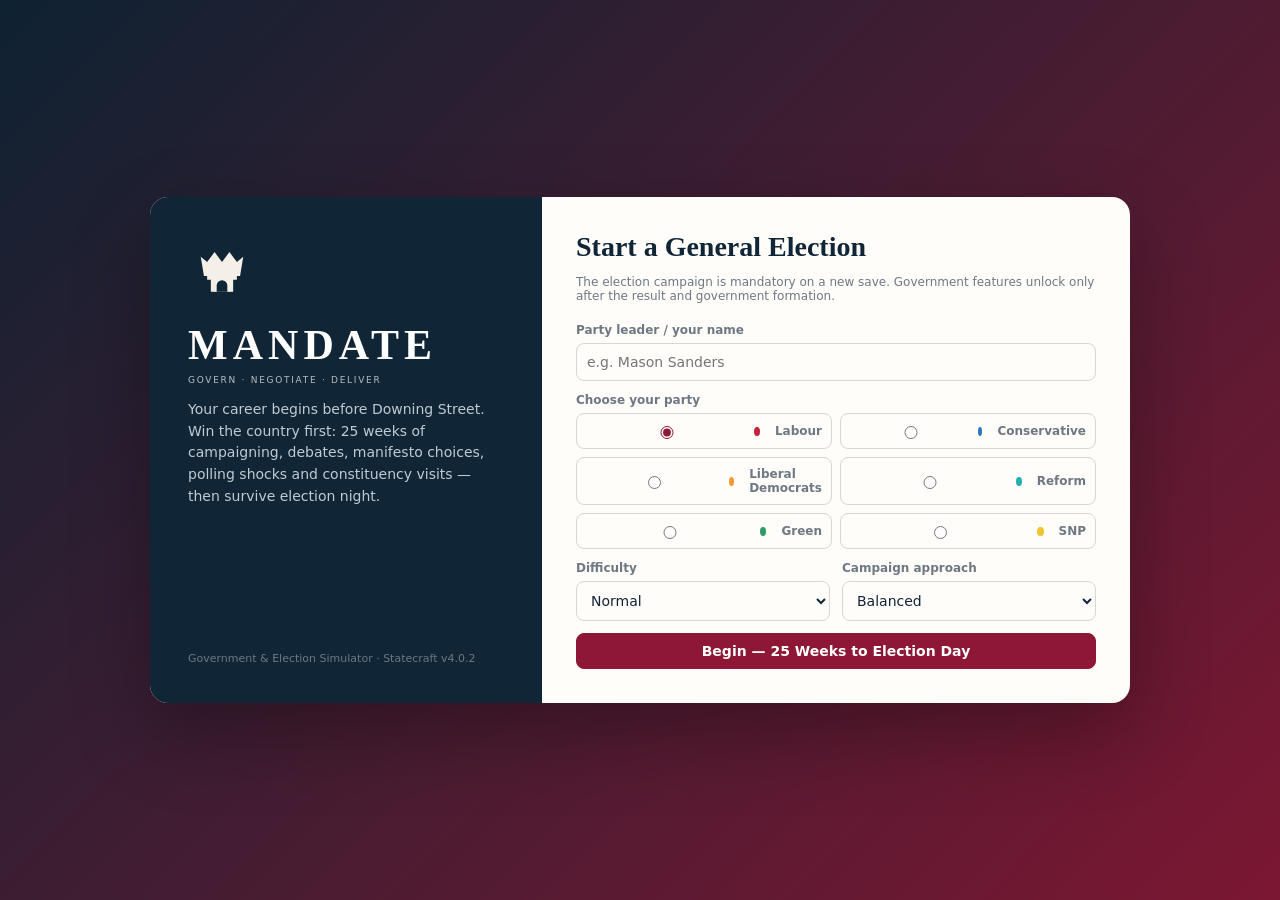
==== commit d65be53d: "Add files via upload" ====
--- a/index.html
+++ b/index.html
@@ -6,12 +6,12 @@
   <meta name="theme-color" content="#7f1732" />
   <title>MANDATE 4 — Statecraft</title>
   <link rel="icon" href="mandate-logo.svg" type="image/svg+xml" />
-  <link rel="stylesheet" href="styles.css?v=4.0" />
+  <link rel="stylesheet" href="styles.css?v=4.0.2" />
 </head>
 <body>
   <div id="app"></div>
   <div id="modalRoot"></div>
   <div id="toastRoot" class="toast-root" aria-live="polite"></div>
-  <script src="app.js?v=4.0"></script>
+  <script src="app.js?v=4.0.2"></script>
 </body>
 </html>
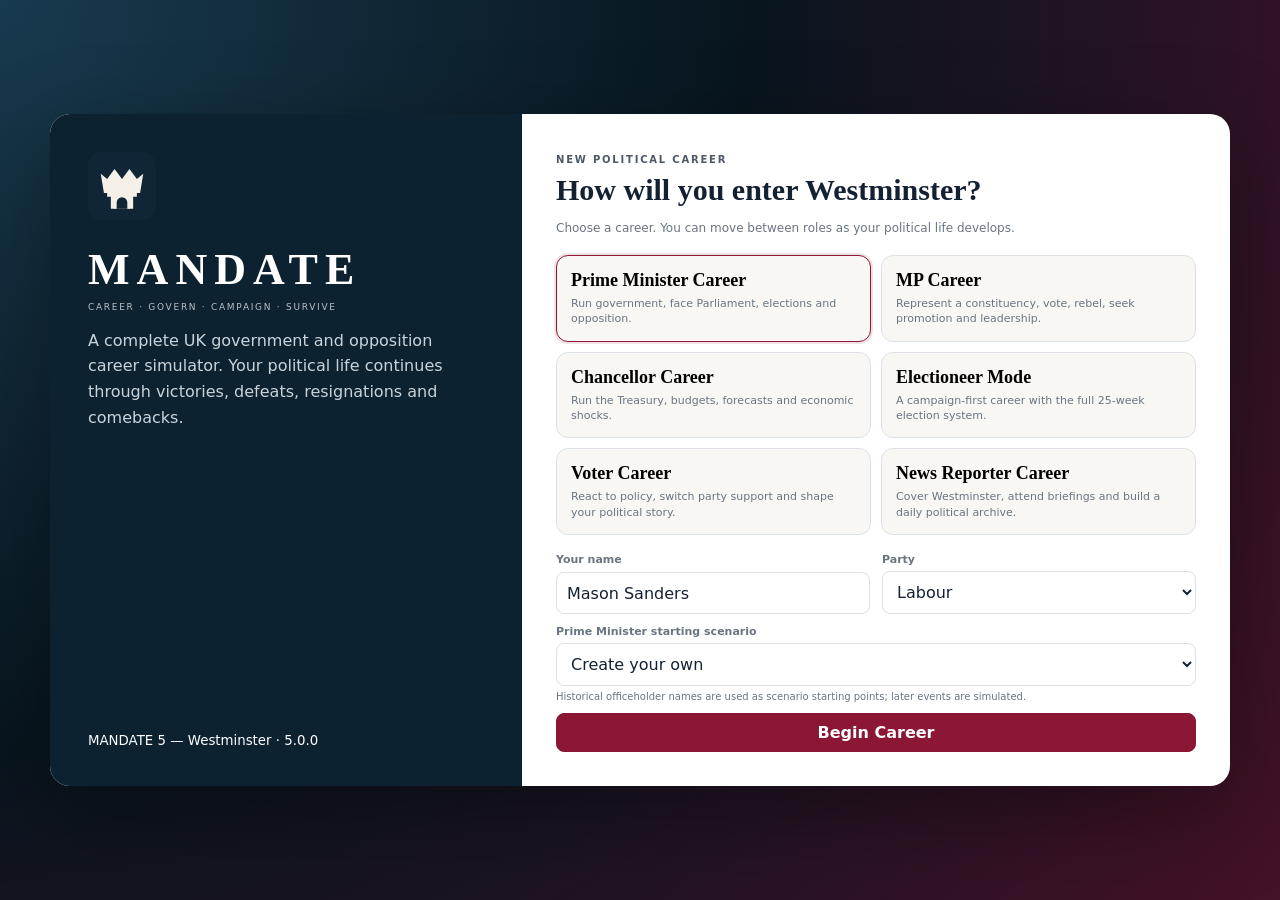
==== commit 81fffd7f: "Add files via upload" ====
--- a/index.html
+++ b/index.html
@@ -3,15 +3,16 @@
 <head>
   <meta charset="utf-8" />
   <meta name="viewport" content="width=device-width,initial-scale=1" />
-  <meta name="theme-color" content="#7f1732" />
-  <title>MANDATE 4 — Statecraft</title>
+  <meta name="theme-color" content="#102334" />
+  <meta name="description" content="MANDATE 5 — Career political strategy simulator." />
+  <title>MANDATE 5 — Westminster</title>
   <link rel="icon" href="mandate-logo.svg" type="image/svg+xml" />
-  <link rel="stylesheet" href="styles.css?v=4.0.2" />
+  <link rel="stylesheet" href="styles.css?v=5.0.0" />
 </head>
 <body>
   <div id="app"></div>
   <div id="modalRoot"></div>
   <div id="toastRoot" class="toast-root" aria-live="polite"></div>
-  <script src="app.js?v=4.0.2"></script>
+  <script src="app.js?v=5.0.0"></script>
 </body>
 </html>
--- a/styles.css
+++ b/styles.css
@@ -1,13 +1,5 @@
-:root{
-  --bg:#f2f0eb;--paper:#fffdfa;--paper-2:#f7f4ef;--ink:#102536;--muted:#6d7882;--line:#d9d7d1;--nav:#102536;--nav2:#18354a;--accent:#8d1734;--accent2:#b82b4c;--good:#18855d;--warn:#c88b19;--bad:#c13a45;--blue:#2d79bd;--shadow:0 12px 34px rgba(24,30,37,.08);--radius:14px;--serif:Georgia,'Times New Roman',serif;--sans:Inter,ui-sans-serif,system-ui,-apple-system,BlinkMacSystemFont,"Segoe UI",sans-serif;
-}
-*{box-sizing:border-box}html{scroll-behavior:smooth}body{margin:0;font-family:var(--sans);background:var(--bg);color:var(--ink);font-size:14px}button,input,select,textarea{font:inherit}button{cursor:pointer}.hidden{display:none!important}
-body.dark{--bg:#0c151d;--paper:#12202b;--paper-2:#172834;--ink:#eef3f5;--muted:#9eabb5;--line:#2b3e4b;--nav:#08131b;--nav2:#102838;--accent:#d15070;--accent2:#ee6d8d;--shadow:0 12px 34px rgba(0,0,0,.3)}
-.app-shell{min-height:100vh;display:grid;grid-template-columns:250px minmax(0,1fr)}.sidebar{background:linear-gradient(180deg,var(--nav),#0b1e2b);color:#edf3f7;padding:22px 14px;display:flex;flex-direction:column;gap:18px;position:sticky;top:0;height:100vh;z-index:20}.brand{display:flex;gap:12px;align-items:center;padding:2px 8px 14px;border-bottom:1px solid rgba(255,255,255,.12)}.brand img{width:44px;height:44px}.brand-title{font-family:var(--serif);font-size:25px;letter-spacing:.18em}.brand-sub{font-size:9px;letter-spacing:.19em;opacity:.7;margin-top:2px}.nav-list{display:flex;flex-direction:column;gap:5px}.nav-btn{border:0;background:transparent;color:#cdd7de;text-align:left;border-radius:9px;padding:10px 12px;display:flex;align-items:center;gap:11px;transition:.16s}.nav-btn:hover{background:rgba(255,255,255,.06);color:white}.nav-btn.active{background:rgba(255,255,255,.11);color:white}.nav-btn.locked{opacity:.38}.nav-icon{display:none}.side-meta{margin-top:auto;border-top:1px solid rgba(255,255,255,.12);padding:14px 8px 0;display:grid;gap:10px}.side-meta .mini{font-size:11px;opacity:.72}.main{min-width:0}.topbar{background:var(--paper);border-bottom:1px solid var(--line);display:grid;grid-template-columns:minmax(235px,1.5fr) repeat(4,minmax(130px,1fr)) minmax(180px,1fr);position:sticky;top:0;z-index:12}.top-cell{padding:12px 16px;border-right:1px solid var(--line);min-width:0}.top-cell span,.top-cell small{display:block;color:var(--muted);font-size:11px}.top-cell strong{display:block;font-family:var(--serif);font-size:18px;margin-top:3px;white-space:nowrap;overflow:hidden;text-overflow:ellipsis}.pm-top{display:flex;gap:12px;align-items:center}.avatar{width:48px;height:48px;border-radius:6px;background:linear-gradient(135deg,var(--accent),#d890a2);display:grid;place-items:center;color:#fff;font-weight:800;font-family:var(--serif);font-size:20px}.date-cell{background:var(--accent);color:#fff}.date-cell span,.date-cell small{color:#f6dce4}.date-row{display:flex;justify-content:space-between;align-items:center}.advance-btn{border:1px solid rgba(255,255,255,.45);background:transparent;color:white;border-radius:7px;width:34px;height:34px;font-size:22px}.view{padding:18px;max-width:1800px;margin:0 auto}.section-title{display:flex;justify-content:space-between;gap:16px;align-items:flex-start;margin-bottom:14px}.section-title h1{font-family:var(--serif);font-size:28px;margin:0}.section-title p{margin:3px 0 0;color:var(--muted)}.toolbar{display:flex;gap:8px;flex-wrap:wrap}.btn,.ghost-btn,.danger-btn{border-radius:8px;padding:9px 12px;border:1px solid var(--line);background:var(--paper);color:var(--ink);font-weight:650}.btn.primary{background:var(--accent);color:white;border-color:var(--accent)}.danger-btn{color:#fff;background:var(--bad);border-color:var(--bad)}.ghost-btn{background:transparent}.btn:disabled,.ghost-btn:disabled{opacity:.45;cursor:not-allowed}.full{width:100%}.card{background:var(--paper);border:1px solid var(--line);border-radius:var(--radius);box-shadow:var(--shadow);min-width:0}.card-header{padding:12px 14px;border-bottom:1px solid var(--line);display:flex;align-items:center;justify-content:space-between;gap:10px}.card-header h2{font-family:var(--serif);margin:0;font-size:18px}.card-body{padding:14px}.grid-main{display:grid;grid-template-columns:1.05fr 1.55fr 1.05fr;gap:12px}.two-col{display:grid;grid-template-columns:1fr 1fr;gap:12px}.three-col{display:grid;grid-template-columns:repeat(3,1fr);gap:12px}.four-col{display:grid;grid-template-columns:repeat(4,1fr);gap:12px}.kpi{padding:14px}.kpi span{display:block;color:var(--muted);font-size:12px}.kpi strong{display:block;font-family:var(--serif);font-size:28px;margin-top:5px}.kpi small{color:var(--muted)}.status-good{color:var(--good)!important}.status-bad{color:var(--bad)!important}.status-warn{color:var(--warn)!important}.badge{display:inline-flex;align-items:center;gap:5px;border-radius:999px;padding:4px 8px;font-size:11px;background:var(--paper-2);border:1px solid var(--line)}.badge.good{background:rgba(24,133,93,.11);color:var(--good);border-color:rgba(24,133,93,.2)}.badge.bad{background:rgba(193,58,69,.11);color:var(--bad);border-color:rgba(193,58,69,.2)}.badge.warn{background:rgba(200,139,25,.12);color:var(--warn);border-color:rgba(200,139,25,.25)}.progress{height:8px;background:var(--paper-2);border-radius:999px;overflow:hidden}.progress>i{display:block;height:100%;background:var(--accent)}.metric-row,.list-row{display:flex;align-items:center;justify-content:space-between;gap:12px;padding:9px 0;border-bottom:1px solid var(--line)}.metric-row:last-child,.list-row:last-child{border-bottom:0}.subtle{color:var(--muted);font-size:12px}.tiny{font-size:11px;color:var(--muted)}.table-wrap{overflow:auto}.data-table{width:100%;border-collapse:collapse}.data-table th{font-size:11px;color:var(--muted);text-align:left;padding:8px;border-bottom:1px solid var(--line);white-space:nowrap}.data-table td{padding:9px 8px;border-bottom:1px solid var(--line);vertical-align:middle}.data-table tr:last-child td{border-bottom:0}.party-dot{width:9px;height:9px;border-radius:50%;display:inline-block;margin-right:7px}.bars{display:grid;gap:8px}.bar-line{display:grid;grid-template-columns:130px 1fr 50px;gap:9px;align-items:center}.bar-track{height:10px;background:var(--paper-2);border-radius:999px;overflow:hidden}.bar-fill{height:100%;border-radius:999px}.map-shell{position:relative;min-height:460px;background:radial-gradient(circle at 50% 38%,rgba(75,102,118,.07),transparent 55%);overflow:hidden}.map-svg{width:100%;height:420px;display:block}.map-region{stroke:var(--paper);stroke-width:3;cursor:pointer;transition:.15s}.map-region:hover,.map-region.selected{stroke:var(--accent);stroke-width:6;filter:brightness(1.05)}.map-toolbar{display:flex;gap:6px;flex-wrap:wrap;padding:0 14px 12px}.seg-btn{border:1px solid var(--line);background:var(--paper);color:var(--ink);padding:7px 9px;border-radius:7px;font-size:12px}.seg-btn.active{background:var(--nav);color:#fff;border-color:var(--nav)}.map-legend{display:flex;gap:9px;flex-wrap:wrap;padding:0 14px 14px}.legend-item{font-size:11px;color:var(--muted);display:flex;align-items:center;gap:4px}.region-pop{position:absolute;right:14px;bottom:14px;background:var(--paper);border:1px solid var(--line);border-radius:10px;padding:10px;max-width:220px;box-shadow:var(--shadow)}.timeline{display:flex;align-items:flex-start;gap:0;overflow-x:auto;padding:12px 0}.tl-item{min-width:125px;text-align:center;position:relative}.tl-item:before{content:"";position:absolute;left:0;right:0;top:10px;height:2px;background:var(--line)}.tl-item:first-child:before{left:50%}.tl-item:last-child:before{right:50%}.tl-dot{width:14px;height:14px;border-radius:50%;background:var(--paper);border:2px solid var(--line);margin:4px auto 9px;position:relative;z-index:2}.tl-item.done .tl-dot,.tl-item.current .tl-dot{background:var(--accent);border-color:var(--accent)}.tl-label{font-family:var(--serif);font-weight:700;font-size:12px}.event-list{display:grid;gap:8px}.event{border:1px solid var(--line);border-left:4px solid var(--accent);border-radius:9px;padding:10px;background:var(--paper-2)}.event-head{display:flex;justify-content:space-between;gap:10px}.event h3{font-size:13px;margin:0}.event p{font-size:12px;color:var(--muted);margin:4px 0 0}.form-grid{display:grid;grid-template-columns:1fr 1fr;gap:12px}.field{display:grid;gap:6px}.field label{font-size:12px;font-weight:700;color:var(--muted)}.field input,.field select,.field textarea{width:100%;border:1px solid var(--line);background:var(--paper);color:var(--ink);border-radius:8px;padding:10px}.field textarea{min-height:95px;resize:vertical}.span-2{grid-column:1/-1}.decision-grid{display:grid;grid-template-columns:repeat(2,minmax(0,1fr));gap:10px}.decision{border:1px solid var(--line);background:var(--paper-2);border-radius:10px;padding:12px;text-align:left;color:var(--ink)}.decision:hover{border-color:var(--accent)}.decision strong{display:block;margin-bottom:4px}.campaign-hero{background:linear-gradient(135deg,#132d42,#78182f);color:white;border-radius:16px;padding:20px;box-shadow:var(--shadow);display:grid;grid-template-columns:1.2fr .8fr;gap:18px}.campaign-hero h1{font-family:var(--serif);font-size:42px;margin:0 0 4px}.campaign-hero .count{font-size:62px;font-family:var(--serif);line-height:1}.campaign-hero .count small{font-size:18px;font-family:var(--sans)}.campaign-progress{height:10px;background:rgba(255,255,255,.2);border-radius:999px;overflow:hidden;margin-top:12px}.campaign-progress i{display:block;height:100%;background:white}.locked-overlay{padding:50px 20px;text-align:center}.locked-overlay h2{font-family:var(--serif);font-size:26px}.setup-wrap{min-height:100vh;background:linear-gradient(135deg,#0e2232,#7c1732);display:grid;place-items:center;padding:24px}.setup-card{width:min(980px,100%);background:var(--paper);border-radius:18px;box-shadow:0 30px 80px rgba(0,0,0,.3);overflow:hidden;display:grid;grid-template-columns:.8fr 1.2fr}.setup-brand{background:#102536;color:#fff;padding:38px;display:flex;flex-direction:column;justify-content:space-between}.setup-brand img{width:68px}.setup-brand h1{font-family:var(--serif);font-size:42px;letter-spacing:.12em;margin:15px 0 6px}.setup-brand p{color:#bfcbd2;line-height:1.55}.setup-form{padding:34px}.setup-form h2{font-family:var(--serif);font-size:28px;margin:0 0 6px}.party-choice{display:grid;grid-template-columns:repeat(2,1fr);gap:8px}.party-choice label{display:flex;align-items:center;gap:8px;border:1px solid var(--line);padding:9px;border-radius:8px}.party-choice input{accent-color:var(--accent)}.election-stage{background:#0f1d28;color:#f4f8fb;min-height:100vh}.election-top{display:flex;justify-content:space-between;align-items:center;padding:18px 24px;border-bottom:1px solid #2d4251;position:sticky;top:0;background:#0f1d28;z-index:3}.election-brand{font-family:var(--serif);letter-spacing:.15em;font-size:24px}.exit-wrap{padding:26px;max-width:1500px;margin:0 auto}.exit-hero{text-align:center;padding:30px 10px}.exit-hero h1{font-family:var(--serif);font-size:58px;letter-spacing:.04em;margin:0}.exit-hero p{color:#a9bac7}.exit-grid{display:grid;grid-template-columns:repeat(7,minmax(0,1fr));gap:8px;margin:20px 0}.exit-party{border-radius:10px;padding:14px;color:#fff;min-height:105px;display:flex;flex-direction:column;justify-content:space-between}.exit-party strong{font-family:var(--serif);font-size:34px}.night-grid{display:grid;grid-template-columns:1.1fr 1fr .8fr;gap:12px}.night-panel{background:#142634;border:1px solid #2d4251;border-radius:12px;overflow:hidden}.night-panel .card-header{border-color:#2d4251}.declaration{padding:11px 14px;border-bottom:1px solid #263b49}.declaration:last-child{border-bottom:0}.declaration h3{margin:0;font-size:14px}.vote-list{display:grid;gap:3px;margin-top:7px}.vote-row{display:flex;justify-content:space-between;font-size:12px;color:#b9c7d0}.winner-line{font-family:var(--serif);font-size:18px;margin-top:6px}.night-controls{display:flex;gap:6px;flex-wrap:wrap}.night-controls button{background:#1d3444;color:#fff;border:1px solid #385366;padding:8px 9px;border-radius:7px}.night-controls button.active{background:#8d1734;border-color:#c75c77}.majority-line{height:2px;background:#6d7f8b;position:relative;margin:12px 0}.majority-line:after{content:'326 majority';position:absolute;left:50%;top:-18px;transform:translateX(-50%);font-size:10px;color:#9caebb}.govform-wrap{min-height:100vh;background:var(--bg);padding:32px}.govform{max-width:1050px;margin:0 auto}.coalition-grid{display:grid;grid-template-columns:repeat(3,1fr);gap:12px}.coalition-card{padding:14px;border:1px solid var(--line);border-radius:10px;background:var(--paper)}.archive-card{display:grid;grid-template-columns:170px 1fr;gap:14px}.mini-uk{height:190px;background:var(--paper-2);border-radius:10px;display:grid;place-items:center}.mini-uk svg{width:120px;height:170px}.pill-tabs{display:flex;gap:6px;flex-wrap:wrap}.pill-tabs button{border:1px solid var(--line);background:var(--paper);color:var(--ink);border-radius:999px;padding:7px 10px}.pill-tabs button.active{background:var(--accent);color:#fff;border-color:var(--accent)}.spark{width:100%;height:72px}.chart-svg{width:100%;height:220px}.modal-backdrop{position:fixed;inset:0;background:rgba(5,13,19,.6);display:grid;place-items:center;z-index:100;padding:20px}.modal{width:min(720px,100%);max-height:88vh;overflow:auto;background:var(--paper);border:1px solid var(--line);border-radius:14px;box-shadow:0 25px 80px rgba(0,0,0,.35)}.modal-head,.modal-foot{padding:13px 15px;display:flex;align-items:center;justify-content:space-between;gap:8px;border-bottom:1px solid var(--line)}.modal-foot{border-top:1px solid var(--line);border-bottom:0;justify-content:flex-end}.modal-head h2{font-family:var(--serif);margin:0}.modal-body{padding:15px}.close-x{border:0;background:transparent;color:var(--ink);font-size:26px}.toast-root{position:fixed;right:18px;bottom:18px;display:grid;gap:8px;z-index:130}.toast{background:var(--nav);color:white;border-radius:10px;padding:11px 13px;box-shadow:var(--shadow);min-width:240px}.toast strong,.toast span{display:block}.toast .subtle{color:#d2dde4;margin-top:2px}.news-ticker{display:flex;gap:20px;overflow:hidden;white-space:nowrap;background:var(--nav);color:#d8e1e6;padding:8px 12px;border-radius:8px;font-size:12px}.news-ticker strong{color:white}.pressure-banner{background:linear-gradient(90deg,var(--bad),#6b1029);color:#fff;padding:12px 14px;border-radius:10px;margin-bottom:12px}.pressure-banner strong{font-family:var(--serif);font-size:18px}.calendar-grid{display:grid;grid-template-columns:repeat(7,1fr);gap:5px}.cal-day{border:1px solid var(--line);border-radius:8px;padding:8px;min-height:75px;background:var(--paper-2)}.cal-day strong{display:block;font-size:11px}.cal-day span{display:block;font-size:10px;color:var(--muted);margin-top:5px}.leaderboard{display:grid;gap:8px}.leader-row{display:grid;grid-template-columns:120px 1fr 45px;gap:8px;align-items:center}.result-big{font-family:var(--serif);font-size:40px}.muted-box{border:1px dashed var(--line);border-radius:10px;padding:12px;color:var(--muted);background:var(--paper-2)}
-@media(max-width:1200px){.app-shell{grid-template-columns:210px 1fr}.topbar{grid-template-columns:1.3fr repeat(2,1fr) 1fr}.top-cell:nth-child(4),.top-cell:nth-child(5){display:none}.grid-main{grid-template-columns:1fr 1fr}.grid-main>.card:nth-child(3){grid-column:1/-1}.four-col{grid-template-columns:repeat(2,1fr)}.night-grid{grid-template-columns:1fr 1fr}.night-grid>.night-panel:last-child{grid-column:1/-1}}
-@media(max-width:800px){.app-shell{display:block}.sidebar{height:auto;position:relative;padding:12px}.brand{border:0}.nav-list{flex-direction:row;overflow:auto}.nav-btn{white-space:nowrap}.side-meta{display:none}.topbar{position:relative;grid-template-columns:1fr 1fr}.top-cell{display:none}.top-cell:first-child,.date-cell{display:block}.view{padding:12px}.grid-main,.two-col,.three-col,.four-col,.campaign-hero,.setup-card,.night-grid,.coalition-grid,.archive-card{grid-template-columns:1fr}.form-grid,.decision-grid{grid-template-columns:1fr}.span-2{grid-column:auto}.exit-grid{grid-template-columns:repeat(2,1fr)}.campaign-hero h1{font-size:32px}.campaign-hero .count{font-size:46px}.map-shell{min-height:400px}.section-title{flex-direction:column}.setup-wrap{padding:0}.setup-card{border-radius:0;min-height:100vh}.setup-brand{padding:24px}.setup-form{padding:24px}.bar-line{grid-template-columns:105px 1fr 42px}}
-
-/* MANDATE 4 — Statecraft */
-.nav-btn{justify-content:space-between;gap:8px;font-weight:620;letter-spacing:.01em}.prime-mini{margin-left:auto;font-size:9px;letter-spacing:.12em;border:1px solid rgba(255,255,255,.25);padding:2px 5px;border-radius:999px;color:#f2d8a0}.site-notice{display:flex;align-items:center;gap:12px;padding:8px 16px;border-bottom:1px solid var(--line);background:var(--paper);font-size:12px}.site-notice strong{font-family:var(--serif)}.site-notice span{flex:1;color:var(--muted)}.site-notice.good strong{color:var(--good)}.site-notice.warn strong{color:var(--warn)}.site-notice.bad strong{color:var(--bad)}.release-strip{margin-top:12px;border:1px solid var(--line);background:linear-gradient(90deg,var(--paper),var(--paper-2));border-radius:10px;padding:10px 12px;display:flex;align-items:center;gap:12px}.release-strip strong{font-family:var(--serif);font-size:16px}.release-strip span{color:var(--muted);font-size:12px}.release-strip button{margin-left:auto}.update-hero,.prime-hero{border-radius:16px;padding:22px;background:linear-gradient(135deg,#102536,#7f1732);color:white;display:flex;justify-content:space-between;align-items:center;gap:18px}.update-hero h2,.prime-hero h2{font-family:var(--serif);font-size:30px;margin:4px 0}.update-hero p,.prime-hero p{margin:0;color:#dce5ea}.update-hero small{display:block;color:#dce5ea;margin-top:4px}.eyebrow{font-size:10px;letter-spacing:.18em;font-weight:800;opacity:.75}.prime-badge{font-family:var(--serif);font-size:26px;letter-spacing:.12em;border:1px solid rgba(255,255,255,.35);padding:12px 15px;border-radius:10px}.feature-grid{display:grid;grid-template-columns:repeat(4,minmax(0,1fr));gap:8px}.feature-card{border:1px solid var(--line);background:var(--paper-2);border-radius:9px;padding:10px;display:flex;justify-content:space-between;align-items:flex-start;gap:8px;min-width:0}.feature-card strong{font-size:12px;line-height:1.35}.control-shell{min-height:100vh;background:var(--bg);color:var(--ink)}.control-head{padding:22px 26px;background:#08131b;color:white;display:flex;align-items:flex-end;justify-content:space-between;gap:20px}.control-head h1{font-family:var(--serif);letter-spacing:.08em;margin:4px 0 2px}.control-head p{margin:0;color:#aebdc7}.control-grid{display:grid;grid-template-columns:230px 1fr;min-height:calc(100vh - 100px)}.control-side{background:#102536;color:#d9e2e8;padding:20px;display:flex;flex-direction:column;gap:9px}.control-side span{font-size:12px;color:#aebdc7}.control-side hr{border:0;border-top:1px solid rgba(255,255,255,.12);width:100%}.control-main{padding:18px;min-width:0}.control-features{max-height:680px;overflow:auto;padding-right:3px}.flag-hidden{opacity:.55}.flag-coming{color:var(--warn)}.flag-labs{color:#8056c7}.flag-prime{color:#8d6a18}.flag-live{color:var(--good)}.flag-disabled{color:var(--bad)}.poll-control-grid{display:grid;grid-template-columns:repeat(4,minmax(0,1fr));gap:9px}.poll-control-grid label{display:grid;gap:4px;font-size:11px;color:var(--muted)}.poll-control-grid input{width:100%;border:1px solid var(--line);background:var(--paper);color:var(--ink);padding:8px;border-radius:7px}
-@media(max-width:1100px){.feature-grid{grid-template-columns:repeat(2,minmax(0,1fr))}.control-grid{grid-template-columns:1fr}.control-side{display:none}.poll-control-grid{grid-template-columns:repeat(2,minmax(0,1fr))}}
-@media(max-width:650px){.feature-grid,.poll-control-grid{grid-template-columns:1fr}.site-notice{align-items:flex-start;flex-wrap:wrap}.release-strip,.update-hero,.prime-hero,.control-head{align-items:flex-start;flex-direction:column}.release-strip button{margin-left:0}.control-main{padding:10px}}
+:root{--bg:#f4f1eb;--paper:#fff;--paper2:#f8f7f4;--ink:#132132;--muted:#697583;--line:#dde1e5;--nav:#0d2230;--nav2:#153247;--accent:#8b1735;--accent2:#b1204a;--gold:#b58a2a;--good:#1f8a5b;--warn:#b87817;--bad:#b73045;--blue:#2a6fba;--shadow:0 12px 35px rgba(23,34,45,.08);--serif:Georgia,'Times New Roman',serif;--sans:Inter,ui-sans-serif,system-ui,-apple-system,BlinkMacSystemFont,'Segoe UI',sans-serif}
+*{box-sizing:border-box}html,body{margin:0;min-height:100%;background:var(--bg);color:var(--ink);font-family:var(--sans)}button,input,select,textarea{font:inherit}button{cursor:pointer}body.dark{--bg:#09141d;--paper:#10202b;--paper2:#142734;--ink:#eff4f6;--muted:#9aabb6;--line:#29404f;--nav:#06131c;--nav2:#102838;--shadow:0 12px 35px rgba(0,0,0,.28)}
+a{color:inherit}.app-shell{display:grid;grid-template-columns:225px minmax(0,1fr);min-height:100vh}.sidebar{background:var(--nav);color:#e6eef2;padding:20px 14px;position:sticky;top:0;height:100vh;display:flex;flex-direction:column;gap:14px}.brand{padding:7px 8px 18px;border-bottom:1px solid rgba(255,255,255,.12)}.brand img{width:42px;max-height:42px}.brand-name{font-family:var(--serif);font-size:22px;letter-spacing:.17em;margin-top:7px}.brand-sub{font-size:9px;letter-spacing:.19em;text-transform:uppercase;opacity:.72}.profile-card{border:1px solid rgba(255,255,255,.12);border-radius:11px;padding:10px;background:rgba(255,255,255,.04)}.profile-card strong,.profile-card span{display:block}.profile-card span{font-size:11px;color:#afc0ca;margin-top:3px}.nav-list{display:flex;flex-direction:column;gap:3px}.nav-btn{border:0;background:transparent;color:#dce6eb;text-align:left;padding:10px 11px;border-radius:8px;font-size:13px;white-space:normal;overflow-wrap:anywhere}.nav-btn:hover,.nav-btn.active{background:rgba(255,255,255,.1);color:#fff}.side-bottom{margin-top:auto;border-top:1px solid rgba(255,255,255,.12);padding-top:12px;font-size:11px;color:#9eb0bb}.main{min-width:0}.topbar{display:grid;grid-template-columns:minmax(180px,1.4fr) repeat(4,minmax(120px,1fr)) 150px;background:var(--paper);border-bottom:1px solid var(--line);position:sticky;top:0;z-index:10}.top-cell{padding:11px 14px;border-right:1px solid var(--line);min-width:0}.top-cell small{display:block;color:var(--muted);font-size:10px;text-transform:uppercase;letter-spacing:.08em}.top-cell strong{display:block;font-family:var(--serif);font-size:17px;margin-top:2px;white-space:nowrap;overflow:hidden;text-overflow:ellipsis}.view{padding:20px;max-width:1600px;margin:0 auto}.hero{background:linear-gradient(135deg,#102b3d,#6d1430 70%,#9a1f43);color:white;border-radius:18px;padding:24px;display:flex;justify-content:space-between;gap:20px;align-items:flex-start;box-shadow:var(--shadow)}.hero h1{font-family:var(--serif);font-size:clamp(30px,4vw,54px);margin:5px 0 8px;line-height:1}.hero p{margin:0;color:#dce6eb;max-width:760px;line-height:1.55}.eyebrow{font-size:10px;text-transform:uppercase;letter-spacing:.18em;font-weight:800;opacity:.75}.hero-stat{min-width:180px;text-align:right}.hero-stat strong{font-family:var(--serif);font-size:48px;display:block}.grid{display:grid;gap:12px}.grid-2{grid-template-columns:repeat(2,minmax(0,1fr))}.grid-3{grid-template-columns:repeat(3,minmax(0,1fr))}.grid-4{grid-template-columns:repeat(4,minmax(0,1fr))}.card{background:var(--paper);border:1px solid var(--line);border-radius:14px;box-shadow:var(--shadow);min-width:0;overflow:hidden}.card-head{padding:13px 15px;border-bottom:1px solid var(--line);display:flex;justify-content:space-between;gap:10px;align-items:center}.card-head h2{font-family:var(--serif);font-size:18px;margin:0}.card-body{padding:15px}.kpi{padding:15px;background:var(--paper);border:1px solid var(--line);border-radius:12px}.kpi small{color:var(--muted);display:block}.kpi strong{font-family:var(--serif);font-size:26px;display:block;margin:5px 0}.kpi span{font-size:11px;color:var(--muted)}.btn{border:1px solid var(--line);background:var(--paper);color:var(--ink);padding:9px 12px;border-radius:8px;font-weight:700}.btn:hover{filter:brightness(.98)}.btn.primary{background:var(--accent);border-color:var(--accent);color:white}.btn.good{background:var(--good);border-color:var(--good);color:white}.btn.danger{background:var(--bad);border-color:var(--bad);color:white}.btn.full{width:100%}.toolbar{display:flex;gap:7px;flex-wrap:wrap;align-items:center}.badge{display:inline-flex;align-items:center;border-radius:999px;padding:4px 8px;font-size:10px;font-weight:800;background:var(--paper2);border:1px solid var(--line);white-space:nowrap}.badge.good{color:var(--good)}.badge.warn{color:var(--warn)}.badge.bad{color:var(--bad)}.list{display:grid}.list-row{display:flex;justify-content:space-between;gap:12px;padding:10px 0;border-bottom:1px solid var(--line);font-size:12px;align-items:center}.list-row:last-child{border-bottom:0}.list-row span{min-width:0;overflow-wrap:anywhere}.subtle{color:var(--muted);font-size:12px;line-height:1.5}.tiny{font-size:10px;color:var(--muted)}.setup{min-height:100vh;display:grid;place-items:center;padding:25px;background:radial-gradient(circle at top left,#183a4e,#08151e 48%,#451128)}.setup-panel{width:min(1180px,100%);background:var(--paper);border-radius:20px;overflow:hidden;display:grid;grid-template-columns:.8fr 1.2fr;box-shadow:0 28px 90px rgba(0,0,0,.35)}.setup-brand{background:var(--nav);color:white;padding:38px;display:flex;flex-direction:column;justify-content:space-between}.setup-brand img{width:68px}.setup-brand h1{font-family:var(--serif);letter-spacing:.16em;font-size:44px;margin:20px 0 7px}.setup-brand p{color:#c8d4da;line-height:1.6}.setup-form{padding:34px}.career-grid{display:grid;grid-template-columns:repeat(2,minmax(0,1fr));gap:10px;margin:18px 0}.career{border:1px solid var(--line);background:var(--paper2);border-radius:12px;padding:14px;text-align:left}.career.active{border-color:var(--accent);box-shadow:0 0 0 2px rgba(139,23,53,.12)}.career strong{display:block;font-family:var(--serif);font-size:18px}.career span{display:block;color:var(--muted);font-size:11px;line-height:1.4;margin-top:5px}.field{display:grid;gap:5px;margin-bottom:11px}.field label{font-size:11px;color:var(--muted);font-weight:700}.field input,.field select,.field textarea{border:1px solid var(--line);background:var(--paper);color:var(--ink);border-radius:8px;padding:10px;width:100%;min-width:0}.field textarea{min-height:100px;resize:vertical}.diary-week{display:grid;grid-template-columns:repeat(5,minmax(0,1fr));gap:8px}.diary-day{background:var(--paper2);border:1px solid var(--line);border-radius:11px;padding:10px;min-width:0}.diary-day h3{font-family:var(--serif);font-size:14px;margin:0 0 8px}.task{display:grid;grid-template-columns:18px minmax(0,1fr);gap:7px;padding:8px 0;border-top:1px solid var(--line);font-size:11px}.task:first-of-type{border-top:0}.task button{width:18px;height:18px;border-radius:50%;border:1px solid var(--line);background:var(--paper);padding:0}.task.done{opacity:.55;text-decoration:line-through}.task.required strong:after{content:' REQUIRED';font-size:8px;color:var(--bad);margin-left:4px}.pressure{background:linear-gradient(90deg,#7a1732,#aa2449);color:white;border-radius:12px;padding:12px 14px}.map-wrap{position:relative;background:linear-gradient(180deg,#eaf1f4,#dce8ed);border-radius:12px;min-height:520px;overflow:hidden}.dark .map-wrap{background:linear-gradient(180deg,#0b1c27,#0c2330)}.uk-map{width:100%;height:520px;display:block}.map-legend{position:absolute;left:12px;bottom:12px;background:rgba(255,255,255,.92);color:#172333;border-radius:9px;padding:9px;font-size:10px;box-shadow:var(--shadow)}.const-dot{cursor:pointer;stroke:rgba(255,255,255,.5);stroke-width:.35}.map-tabs{position:absolute;top:10px;left:10px;right:10px;display:flex;gap:5px;flex-wrap:wrap}.map-tabs button{font-size:10px;padding:6px 8px;border-radius:999px;border:1px solid rgba(255,255,255,.55);background:rgba(14,33,45,.84);color:white}.map-tabs button.active{background:var(--accent)}.const-panel{position:absolute;right:12px;top:52px;width:min(260px,48%);background:rgba(255,255,255,.96);color:#142333;border-radius:11px;padding:12px;box-shadow:var(--shadow)}.const-panel h3{margin:0 0 6px;font-family:var(--serif)}.career-path{display:flex;flex-wrap:wrap;gap:6px}.career-node{border:1px solid var(--line);background:var(--paper2);padding:7px 9px;border-radius:999px;font-size:11px}.news-card{padding:12px 0;border-bottom:1px solid var(--line)}.news-card:last-child{border-bottom:0}.news-card h3{font-family:var(--serif);font-size:15px;margin:4px 0}.news-card p{margin:0;color:var(--muted);font-size:11px;line-height:1.5}.ticker{background:var(--nav);color:#e6eef2;padding:8px 13px;white-space:nowrap;overflow:hidden;border-radius:8px;font-size:11px}.election-stage{background:#08151f;color:#f3f7f9;min-height:100vh;padding:24px}.election-stage .card{background:#102431;border-color:#294251;color:#f3f7f9}.exit-grid{display:grid;grid-template-columns:repeat(7,minmax(0,1fr));gap:7px}.exit-party{border-radius:10px;padding:13px;color:white;min-height:95px}.exit-party strong{display:block;font-family:var(--serif);font-size:32px}.campaign-progress{height:8px;background:rgba(255,255,255,.18);border-radius:999px;overflow:hidden;margin:14px 0}.campaign-progress i{display:block;height:100%;background:#fff}.modal-backdrop{position:fixed;inset:0;background:rgba(4,10,15,.68);display:grid;place-items:center;z-index:100;padding:20px}.modal{width:min(760px,100%);max-height:88vh;overflow:auto;background:var(--paper);border:1px solid var(--line);border-radius:15px;box-shadow:0 30px 100px rgba(0,0,0,.4)}.modal-head,.modal-foot{padding:13px 15px;border-bottom:1px solid var(--line);display:flex;justify-content:space-between;gap:10px}.modal-foot{border-top:1px solid var(--line);border-bottom:0;justify-content:flex-end}.modal-body{padding:15px}.modal h2{font-family:var(--serif);margin:0}.close-x{border:0;background:transparent;color:var(--ink);font-size:26px}.toast-root{position:fixed;right:18px;bottom:18px;z-index:120;display:grid;gap:8px}.toast{background:var(--nav);color:white;padding:11px 13px;border-radius:9px;box-shadow:var(--shadow);min-width:250px}.toast span{display:block;color:#bbcad2;font-size:11px;margin-top:2px}.control-shell{min-height:100vh;background:var(--bg)}.control-head{background:#07141e;color:#fff;padding:20px 24px;display:flex;justify-content:space-between;gap:15px}.control-head h1{font-family:var(--serif);margin:4px 0}.control-main{padding:18px;max-width:1500px;margin:auto}.status-dot{display:inline-block;width:8px;height:8px;border-radius:50%;background:var(--good);margin-right:6px}
+@media(max-width:1100px){.topbar{grid-template-columns:1fr 1fr 1fr}.top-cell:nth-child(4),.top-cell:nth-child(5){display:none}.grid-4{grid-template-columns:repeat(2,minmax(0,1fr))}.diary-week{grid-template-columns:repeat(2,minmax(0,1fr))}.setup-panel{grid-template-columns:1fr}.setup-brand{min-height:280px}}
+@media(max-width:760px){.app-shell{display:block}.sidebar{position:relative;height:auto}.nav-list{flex-direction:row;overflow-x:auto;padding-bottom:4px}.nav-btn{white-space:nowrap}.side-bottom{display:none}.topbar{position:relative;grid-template-columns:1fr 1fr}.top-cell:nth-child(n+3){display:none}.view{padding:12px}.grid-2,.grid-3,.grid-4,.career-grid,.diary-week,.exit-grid{grid-template-columns:1fr}.hero{flex-direction:column}.hero-stat{text-align:left}.map-wrap,.uk-map{min-height:430px;height:430px}.const-panel{position:relative;top:auto;right:auto;width:auto;margin:10px}.setup{padding:0}.setup-panel{border-radius:0}.setup-form,.setup-brand{padding:22px}}
